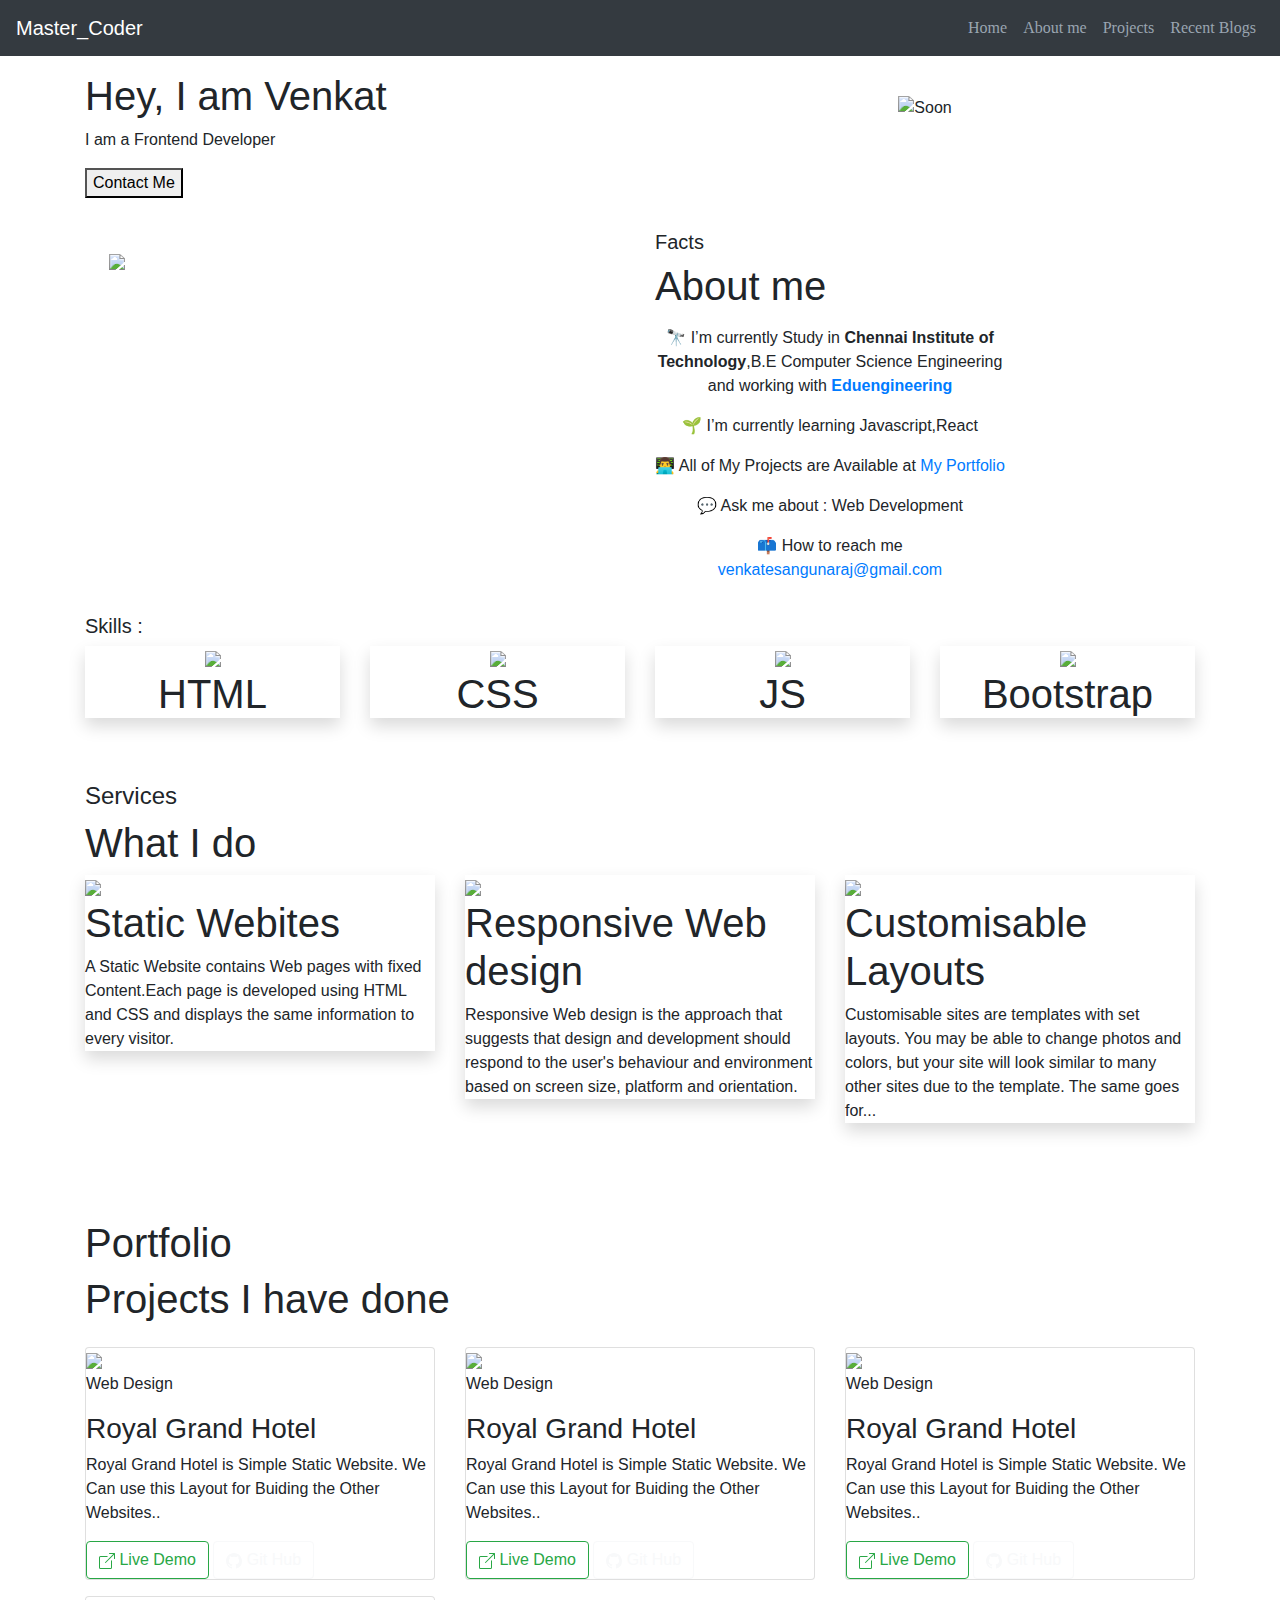
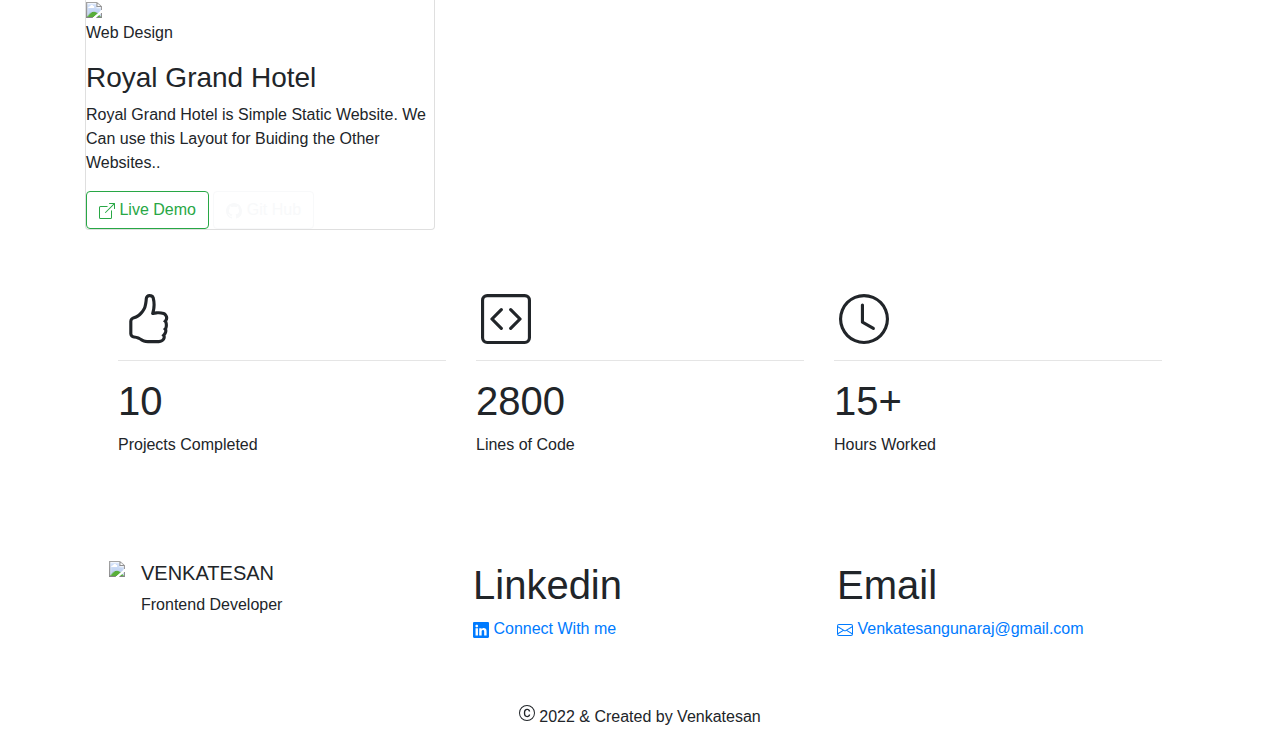
==== index.html @ 433523c4 "Update index.html" ====
<!DOCTYPE html>
<html>

<head>
    <link rel="stylesheet" href="https://stackpath.bootstrapcdn.com/bootstrap/4.5.2/css/bootstrap.min.css" integrity="sha384-JcKb8q3iqJ61gNV9KGb8thSsNjpSL0n8PARn9HuZOnIxN0hoP+VmmDGMN5t9UJ0Z" crossorigin="anonymous" />
    <script src="https://code.jquery.com/jquery-3.5.1.slim.min.js" integrity="sha384-DfXdz2htPH0lsSSs5nCTpuj/zy4C+OGpamoFVy38MVBnE+IbbVYUew+OrCXaRkfj" crossorigin="anonymous"></script>
    <script src="https://cdn.jsdelivr.net/npm/popper.js@1.16.1/dist/umd/popper.min.js" integrity="sha384-9/reFTGAW83EW2RDu2S0VKaIzap3H66lZH81PoYlFhbGU+6BZp6G7niu735Sk7lN" crossorigin="anonymous"></script>
    <script src="https://stackpath.bootstrapcdn.com/bootstrap/4.5.2/js/bootstrap.min.js" integrity="sha384-B4gt1jrGC7Jh4AgTPSdUtOBvfO8shuf57BaghqFfPlYxofvL8/KUEfYiJOMMV+rV" crossorigin="anonymous"></script>
    <link rel="stylesheet" href=".css">
    <link rel="icon" href="https://res.cloudinary.com/dsq5spft3/image/upload/v1670701819/images-removebg-preview_cbvndu.png" type="image/icon type">
</head>

<body>
    <!--Nav Bar Starting-->
    <nav class="navbar navbar-expand-lg navbar-dark" style="background-color: #343A40;">
        <a class="navbar-brand" style="color: #ffffff;" href="#">Master_Coder</a>
        <button class="navbar-toggler" type="button" data-toggle="collapse" data-target="#navbarNavAltMarkup" aria-controls="navbarNavAltMarkup" aria-expanded="false" aria-label="Toggle navigation">
            <span class="navbar-toggler-icon"></span>
        </button>
        <div class="collapse navbar-collapse" id="navbarNavAltMarkup">
            <div class="navbar-nav ml-auto">
                <a class="nav-link" style="color:#9aa5b1; font-family:Roboto;" href="#">Home <span class="sr-only">(current)</span></a>
                <a class="nav-link" style="color:#9aa5b1; font-family:Roboto;" href="#Aboutmee">About me</a>
                <a class="nav-link" style="color:#9aa5b1; font-family:Roboto;" href="#Projectsss">Projects</a>
                <a class="nav-link" style="color:#9aa5b1; font-family:Roboto;" herf="https://www.linkedin.com/in/venkatesan-g-0616a0247">Recent Blogs</a>
            </div>
        </div>
    </nav>
    <!--Nav Bar Ending-->

    <!--Body Content Starting-->
    <div class=" body-main p-3">
        <div class="container">
            <div class="row ">
                <div class="col-12 col-md-6 order-md-2 ">
                    <div class="text-center ">
                        <img style="height:250px;" class="mt-3 mb-3 p-2 " src="https://res.cloudinary.com/dsq5spft3/image/upload/v1670695991/programming_crebeo.webp" alt="Soon" />
                    </div>

                </div>

                <div class="col-12 col-md-6 order-md-1 d-flex flex-column justify-content-center">
                    <h1 class="Main-H1-text">Hey, I am <span class="ss-cc">Venkat</span></h1>

                    <p class="Main-p-text">I am a Frontend Developer</p>

                    <a href="https://www.linkedin.com/in/venkatesan-g-0616a0247">

                        <button class="button-Style">Contact Me</button>
                    </a>
                </div>
            </div>
        </div>
    </div>

    <!--Body Content Ending-->

    <!--About Me Starting-->
    <div class="About-Me bb-ground p-3" id="Aboutmee">
        <div class="container">
            <div class="row">
                <div class="col-12 col-md-12 d-none d-md-none">
                    <div>
                        <h5 class="About-Me-Heading">Facts</h5>

                        <h1 class="About-Me-Sub-Heading">About me</h1>
                    </div>
                </div>



                <div class="col-12 col-md-6 order-md-1 d-inline">
                    <img style="width:100%;" class=" d-inline p-4" src="https://res.cloudinary.com/dsq5spft3/image/upload/v1670662177/when-is-a-web-developer-needed_x9zsce.png" />
                </div>

                <div class="col-12 col-md-4 order-md-2 d-inline">
                    <h5 class="About-Me-Heading">Facts</h5>

                    <h1 class="About-Me-Sub-Heading">About me</h1>
                    <p class="About-Me-Para ">
                    <div align="center">
                        <p>🔭 I’m currently Study in <strong>Chennai Institute of Technology</strong>,B.E Computer Science Engineering and working with <a href="https://www.eduengineering.net"><strong>Eduengineering</strong></a></p>

                        <p>🌱 I’m currently learning Javascript,React</p>

                        <p>👨‍💻 All of My Projects are Available at <a href="https://itsmevenkat.ccbp.tech">My Portfolio</a></p>

                        <p>💬 Ask me about : Web Development</p>

                        <p>📫 How to reach me <a href="mailto:venkatesangunaraj@gmail.com"> venkatesangunaraj@gmail.com </a> </p>
                    </div>
                </div>


            </div>
        </div>
    </div>

    <div class="bb-ground-2">
        <div class="container">
            <div class="row">
                <div class="col-12 col-md-12">
                    <h5 class="About-Me-Heading">Skills :</h5>
                </div>

                <div class="col-6 col-md-3 mb-3">
                    <div class="Skills-Box text-center shadow">
                        <img class="pp12" src="https://d1tgh8fmlzexmh.cloudfront.net/ccbp-responsive-website/portfolio-skills-html-img.png" />
                        <h1 class="Skills-p-tag">HTML</h1>
                    </div>
                </div>

                <div class="col-6 col-md-3 mb-3">
                    <div class="Skills-Box text-center shadow">
                        <img class="pp12" src="https://d1tgh8fmlzexmh.cloudfront.net/ccbp-responsive-website/portfolio-skills-css-img.png" />
                        <h1 class="Skills-p-tag">CSS</h1>
                    </div>
                </div>

                <div class="col-6 col-md-3 mb-3">
                    <div class="Skills-Box text-center shadow">
                        <img class="pp12" src="https://d1tgh8fmlzexmh.cloudfront.net/ccbp-responsive-website/portfolio-skills-js-img.png" />
                        <h1 class="Skills-p-tag">JS</h1>
                    </div>
                </div>


                <div class="col-6 col-md-3 mb-3">
                    <div class="Skills-Box text-center shadow">
                        <img class="pp12" src="https://d1tgh8fmlzexmh.cloudfront.net/ccbp-responsive-website/portfolio-skills-bootstrap-img.png" />
                        <h1 class="Skills-p-tag">Bootstrap</h1>
                    </div>
                </div>

            </div>


        </div>
    </div>
    <!--About Me Ending-->

    <!--Portfolio Website Services Section Starting-->
    <div class="Services-Page p-3">
        <div class="container">
            <div class="row">
                <div class="col-12">

                    <div class="mt-4">
                        <h4 class="Card-Main-heading">Services</h4>
                        <h1 class="Card-sub-heading">What I do</h1>
                    </div>

                </div>

                <div class="col-12 col-sm-12 col-md-6 col-lg-4">
                    <div class="Card shadow">
                        <img class="Card-img" src="https://d1tgh8fmlzexmh.cloudfront.net/ccbp-responsive-website/portfolio-web-design-img.png" />
                        <h1 class="Card-Heading">Static Webites</h1>
                        <p>A Static Website contains Web pages with fixed Content.Each page is developed using HTML and CSS and displays the same information to every visitor.</p>
                    </div>
                </div>

                <div class="col-12 col-md-6 col-lg-4">
                    <div class="Card shadow">
                        <img class="Card-img" src="https://d1tgh8fmlzexmh.cloudfront.net/ccbp-responsive-website/portfolio-web-development-img.png" />
                        <h1 class="Card-Heading">Responsive Web design</h1>
                        <p>Responsive Web design is the approach that suggests that design and development should respond to the user's behaviour and environment based on screen size, platform and orientation.</p>
                    </div>
                </div>

                <div class="col-12 col-md-6 col-lg-4">
                    <div class="Card shadow">
                        <img class="Card-img" src="https://d1tgh8fmlzexmh.cloudfront.net/ccbp-responsive-website/portfolio-customize-img.png" />
                        <h1 class="Card-Heading">Customisable Layouts</h1>
                        <p>Customisable sites are templates with set layouts. You may be able to change photos and colors, but your site will look similar to many other sites due to the template. The same goes for...</p>
                    </div>
                </div>


            </div>

        </div>
    </div>
    <!--Portfolio Website Services Section Endinging-->

    <!--Portfolio Starting-->
    <div class="Portfolio p-3" id="Projectsss">
        <div class="container ">
            <div class="row">
                <div class="col-12">
                    <h1 class=" Main-heading mt-5">Portfolio</h1>
                    <h1 class="Main-heading-2">Projects I have done</h1>
                </div>

                <div class="col-12 col-md-6 col-lg-4">
                    <div class="card mt-3">
                        <div>
                            <img style="width:100%;" src="https://d1tgh8fmlzexmh.cloudfront.net/ccbp-responsive-website/portfolio-project-1-img.png" />
                        </div>

                        <div class="Card-Preview">
                            <p class="Card-Title">Web Design</p>

                            <h3 class="Card-Heading">Royal Grand Hotel</h3>

                            <p class="Card-Title-p">Royal Grand Hotel is Simple Static Website. We Can use this Layout for Buiding the Other Websites..</p>

                            <a href="">
                                <button type="button" class="btn btn-outline-success"><svg xmlns="http://www.w3.org/2000/svg" width="16" height="16" fill="currentColor" class="bi bi-box-arrow-up-right" viewBox="0 0 16 16">
                                        <path fill-rule="evenodd" d="M8.636 3.5a.5.5 0 0 0-.5-.5H1.5A1.5 1.5 0 0 0 0 4.5v10A1.5 1.5 0 0 0 1.5 16h10a1.5 1.5 0 0 0 1.5-1.5V7.864a.5.5 0 0 0-1 0V14.5a.5.5 0 0 1-.5.5h-10a.5.5 0 0 1-.5-.5v-10a.5.5 0 0 1 .5-.5h6.636a.5.5 0 0 0 .5-.5z" />
                                        <path fill-rule="evenodd" d="M16 .5a.5.5 0 0 0-.5-.5h-5a.5.5 0 0 0 0 1h3.793L6.146 9.146a.5.5 0 1 0 .708.708L15 1.707V5.5a.5.5 0 0 0 1 0v-5z" />
                                    </svg> Live Demo</button> </a>

                            <a href="">
                                <button class="btn btn-outline-light"><svg xmlns="http://www.w3.org/2000/svg" width="16" height="16" fill="currentColor" class="bi bi-github" viewBox="0 0 16 16">
                                        <path d="M8 0C3.58 0 0 3.58 0 8c0 3.54 2.29 6.53 5.47 7.59.4.07.55-.17.55-.38 0-.19-.01-.82-.01-1.49-2.01.37-2.53-.49-2.69-.94-.09-.23-.48-.94-.82-1.13-.28-.15-.68-.52-.01-.53.63-.01 1.08.58 1.23.82.72 1.21 1.87.87 2.33.66.07-.52.28-.87.51-1.07-1.78-.2-3.64-.89-3.64-3.95 0-.87.31-1.59.82-2.15-.08-.2-.36-1.02.08-2.12 0 0 .67-.21 2.2.82.64-.18 1.32-.27 2-.27.68 0 1.36.09 2 .27 1.53-1.04 2.2-.82 2.2-.82.44 1.1.16 1.92.08 2.12.51.56.82 1.27.82 2.15 0 3.07-1.87 3.75-3.65 3.95.29.25.54.73.54 1.48 0 1.07-.01 1.93-.01 2.2 0 .21.15.46.55.38A8.012 8.012 0 0 0 16 8c0-4.42-3.58-8-8-8z" />
                                    </svg> Git Hub</button>
                            </a>

                        </div>


                    </div>
                </div>

                <div class="col-12 col-md-6 col-lg-4">
                    <div class="card mt-3">
                        <div>
                            <img style="width:100%;" src="https://d1tgh8fmlzexmh.cloudfront.net/ccbp-responsive-website/portfolio-project-1-img.png" />
                        </div>

                        <div class="Card-Preview">
                            <p class="Card-Title">Web Design</p>

                            <h3 class="Card-Heading">Royal Grand Hotel</h3>

                            <p class="Card-Title-p">Royal Grand Hotel is Simple Static Website. We Can use this Layout for Buiding the Other Websites..</p>

                            <a href="">
                                <button type="button" class="btn btn-outline-success"><svg xmlns="http://www.w3.org/2000/svg" width="16" height="16" fill="currentColor" class="bi bi-box-arrow-up-right" viewBox="0 0 16 16">
                                        <path fill-rule="evenodd" d="M8.636 3.5a.5.5 0 0 0-.5-.5H1.5A1.5 1.5 0 0 0 0 4.5v10A1.5 1.5 0 0 0 1.5 16h10a1.5 1.5 0 0 0 1.5-1.5V7.864a.5.5 0 0 0-1 0V14.5a.5.5 0 0 1-.5.5h-10a.5.5 0 0 1-.5-.5v-10a.5.5 0 0 1 .5-.5h6.636a.5.5 0 0 0 .5-.5z" />
                                        <path fill-rule="evenodd" d="M16 .5a.5.5 0 0 0-.5-.5h-5a.5.5 0 0 0 0 1h3.793L6.146 9.146a.5.5 0 1 0 .708.708L15 1.707V5.5a.5.5 0 0 0 1 0v-5z" />
                                    </svg> Live Demo</button> </a>

                            <a href="">
                                <button class="btn btn-outline-light"><svg xmlns="http://www.w3.org/2000/svg" width="16" height="16" fill="currentColor" class="bi bi-github" viewBox="0 0 16 16">
                                        <path d="M8 0C3.58 0 0 3.58 0 8c0 3.54 2.29 6.53 5.47 7.59.4.07.55-.17.55-.38 0-.19-.01-.82-.01-1.49-2.01.37-2.53-.49-2.69-.94-.09-.23-.48-.94-.82-1.13-.28-.15-.68-.52-.01-.53.63-.01 1.08.58 1.23.82.72 1.21 1.87.87 2.33.66.07-.52.28-.87.51-1.07-1.78-.2-3.64-.89-3.64-3.95 0-.87.31-1.59.82-2.15-.08-.2-.36-1.02.08-2.12 0 0 .67-.21 2.2.82.64-.18 1.32-.27 2-.27.68 0 1.36.09 2 .27 1.53-1.04 2.2-.82 2.2-.82.44 1.1.16 1.92.08 2.12.51.56.82 1.27.82 2.15 0 3.07-1.87 3.75-3.65 3.95.29.25.54.73.54 1.48 0 1.07-.01 1.93-.01 2.2 0 .21.15.46.55.38A8.012 8.012 0 0 0 16 8c0-4.42-3.58-8-8-8z" />
                                    </svg> Git Hub</button>
                            </a>

                        </div>


                    </div>
                </div>

                <div class="col-12 col-md-6 col-lg-4">
                    <div class="card mt-3">
                        <div>
                            <img style="width:100%;" src="https://d1tgh8fmlzexmh.cloudfront.net/ccbp-responsive-website/portfolio-project-1-img.png" />
                        </div>

                        <div class="Card-Preview">
                            <p class="Card-Title">Web Design</p>

                            <h3 class="Card-Heading">Royal Grand Hotel</h3>

                            <p class="Card-Title-p">Royal Grand Hotel is Simple Static Website. We Can use this Layout for Buiding the Other Websites..</p>

                            <a href="">
                                <button type="button" class="btn btn-outline-success"><svg xmlns="http://www.w3.org/2000/svg" width="16" height="16" fill="currentColor" class="bi bi-box-arrow-up-right" viewBox="0 0 16 16">
                                        <path fill-rule="evenodd" d="M8.636 3.5a.5.5 0 0 0-.5-.5H1.5A1.5 1.5 0 0 0 0 4.5v10A1.5 1.5 0 0 0 1.5 16h10a1.5 1.5 0 0 0 1.5-1.5V7.864a.5.5 0 0 0-1 0V14.5a.5.5 0 0 1-.5.5h-10a.5.5 0 0 1-.5-.5v-10a.5.5 0 0 1 .5-.5h6.636a.5.5 0 0 0 .5-.5z" />
                                        <path fill-rule="evenodd" d="M16 .5a.5.5 0 0 0-.5-.5h-5a.5.5 0 0 0 0 1h3.793L6.146 9.146a.5.5 0 1 0 .708.708L15 1.707V5.5a.5.5 0 0 0 1 0v-5z" />
                                    </svg> Live Demo</button> </a>

                            <a href="">
                                <button class="btn btn-outline-light"><svg xmlns="http://www.w3.org/2000/svg" width="16" height="16" fill="currentColor" class="bi bi-github" viewBox="0 0 16 16">
                                        <path d="M8 0C3.58 0 0 3.58 0 8c0 3.54 2.29 6.53 5.47 7.59.4.07.55-.17.55-.38 0-.19-.01-.82-.01-1.49-2.01.37-2.53-.49-2.69-.94-.09-.23-.48-.94-.82-1.13-.28-.15-.68-.52-.01-.53.63-.01 1.08.58 1.23.82.72 1.21 1.87.87 2.33.66.07-.52.28-.87.51-1.07-1.78-.2-3.64-.89-3.64-3.95 0-.87.31-1.59.82-2.15-.08-.2-.36-1.02.08-2.12 0 0 .67-.21 2.2.82.64-.18 1.32-.27 2-.27.68 0 1.36.09 2 .27 1.53-1.04 2.2-.82 2.2-.82.44 1.1.16 1.92.08 2.12.51.56.82 1.27.82 2.15 0 3.07-1.87 3.75-3.65 3.95.29.25.54.73.54 1.48 0 1.07-.01 1.93-.01 2.2 0 .21.15.46.55.38A8.012 8.012 0 0 0 16 8c0-4.42-3.58-8-8-8z" />
                                    </svg> Git Hub</button>
                            </a>

                        </div>


                    </div>
                </div>

                <div class="col-12 col-md-6 col-lg-4">
                    <div class="card mt-3">
                        <div>
                            <img style="width:100%;" src="https://d1tgh8fmlzexmh.cloudfront.net/ccbp-responsive-website/portfolio-project-1-img.png" />
                        </div>

                        <div class="Card-Preview">
                            <p class="Card-Title">Web Design</p>

                            <h3 class="Card-Heading">Royal Grand Hotel</h3>

                            <p class="Card-Title-p">Royal Grand Hotel is Simple Static Website. We Can use this Layout for Buiding the Other Websites..</p>

                            <a href="">
                                <button type="button" class="btn btn-outline-success"><svg xmlns="http://www.w3.org/2000/svg" width="16" height="16" fill="currentColor" class="bi bi-box-arrow-up-right" viewBox="0 0 16 16">
                                        <path fill-rule="evenodd" d="M8.636 3.5a.5.5 0 0 0-.5-.5H1.5A1.5 1.5 0 0 0 0 4.5v10A1.5 1.5 0 0 0 1.5 16h10a1.5 1.5 0 0 0 1.5-1.5V7.864a.5.5 0 0 0-1 0V14.5a.5.5 0 0 1-.5.5h-10a.5.5 0 0 1-.5-.5v-10a.5.5 0 0 1 .5-.5h6.636a.5.5 0 0 0 .5-.5z" />
                                        <path fill-rule="evenodd" d="M16 .5a.5.5 0 0 0-.5-.5h-5a.5.5 0 0 0 0 1h3.793L6.146 9.146a.5.5 0 1 0 .708.708L15 1.707V5.5a.5.5 0 0 0 1 0v-5z" />
                                    </svg> Live Demo</button> </a>

                            <a href="">
                                <button class="btn btn-outline-light"><svg xmlns="http://www.w3.org/2000/svg" width="16" height="16" fill="currentColor" class="bi bi-github" viewBox="0 0 16 16">
                                        <path d="M8 0C3.58 0 0 3.58 0 8c0 3.54 2.29 6.53 5.47 7.59.4.07.55-.17.55-.38 0-.19-.01-.82-.01-1.49-2.01.37-2.53-.49-2.69-.94-.09-.23-.48-.94-.82-1.13-.28-.15-.68-.52-.01-.53.63-.01 1.08.58 1.23.82.72 1.21 1.87.87 2.33.66.07-.52.28-.87.51-1.07-1.78-.2-3.64-.89-3.64-3.95 0-.87.31-1.59.82-2.15-.08-.2-.36-1.02.08-2.12 0 0 .67-.21 2.2.82.64-.18 1.32-.27 2-.27.68 0 1.36.09 2 .27 1.53-1.04 2.2-.82 2.2-.82.44 1.1.16 1.92.08 2.12.51.56.82 1.27.82 2.15 0 3.07-1.87 3.75-3.65 3.95.29.25.54.73.54 1.48 0 1.07-.01 1.93-.01 2.2 0 .21.15.46.55.38A8.012 8.012 0 0 0 16 8c0-4.42-3.58-8-8-8z" />
                                    </svg> Git Hub</button>
                            </a>
                        </div>
                    </div>
                </div>

            </div>
        </div>
    </div>
    <!--Portfolio Endinging-->

    <!--Work done section Staring-->
    <div class="Work-done-Section">
        <div class="container p-5">
            <div class="row d-flex flex-row justify-content-center">
                <div class="col-4 ">

                    <div class="Work-done-Section-img">
                        <svg style="height:50px; width:60px;" xmlns="http://www.w3.org/200/svg" width="16" height="16" fill="currentColor" class="bi bi-hand-thumbs-up" viewBox="0 0 16 16">
                            <path d="M8.864.046C7.908-.193 7.02.53 6.956 1.466c-.072 1.051-.23 2.016-.428 2.59-.125.36-.479 1.013-1.04 1.639-.557.623-1.282 1.178-2.131 1.41C2.685 7.288 2 7.87 2 8.72v4.001c0 .845.682 1.464 1.448 1.545 1.07.114 1.564.415 2.068.723l.048.03c.272.165.578.348.97.484.397.136.861.217 1.466.217h3.5c.937 0 1.599-.477 1.934-1.064a1.86 1.86 0 0 0 .254-.912c0-.152-.023-.312-.077-.464.201-.263.38-.578.488-.901.11-.33.172-.762.004-1.149.069-.13.12-.269.159-.403.077-.27.113-.568.113-.857 0-.288-.036-.585-.113-.856a2.144 2.144 0 0 0-.138-.362 1.9 1.9 0 0 0 .234-1.734c-.206-.592-.682-1.1-1.2-1.272-.847-.282-1.803-.276-2.516-.211a9.84 9.84 0 0 0-.443.05 9.365 9.365 0 0 0-.062-4.509A1.38 1.38 0 0 0 9.125.111L8.864.046zM11.5 14.721H8c-.51 0-.863-.069-1.14-.164-.281-.097-.506-.228-.776-.393l-.04-.024c-.555-.339-1.198-.731-2.49-.868-.333-.036-.554-.29-.554-.55V8.72c0-.254.226-.543.62-.65 1.095-.3 1.977-.996 2.614-1.708.635-.71 1.064-1.475 1.238-1.978.243-.7.407-1.768.482-2.85.025-.362.36-.594.667-.518l.262.066c.16.04.258.143.288.255a8.34 8.34 0 0 1-.145 4.725.5.5 0 0 0 .595.644l.003-.001.014-.003.058-.014a8.908 8.908 0 0 1 1.036-.157c.663-.06 1.457-.054 2.11.164.175.058.45.3.57.65.107.308.087.67-.266 1.022l-.353.353.353.354c.043.043.105.141.154.315.048.167.075.37.075.581 0 .212-.027.414-.075.582-.05.174-.111.272-.154.315l-.353.353.353.354c.047.047.109.177.005.488a2.224 2.224 0 0 1-.505.805l-.353.353.353.354c.006.005.041.05.041.17a.866.866 0 0 1-.121.416c-.165.288-.503.56-1.066.56z" />
                        </svg>

                        <hr class="break-line" />

                        <h1>10</h1>
                        <p>Projects Completed</p>

                    </div>

                </div>

                <div class="col-4">

                    <div class="Work-done-Section-img">
                        <svg style="height:50px; width:60px;" xmlns="http://www.w3.org/2000/svg" width="16" height="16" fill="currentColor" class="bi bi-code-square" viewBox="0 0 16 16">
                            <path d="M14 1a1 1 0 0 1 1 1v12a1 1 0 0 1-1 1H2a1 1 0 0 1-1-1V2a1 1 0 0 1 1-1h12zM2 0a2 2 0 0 0-2 2v12a2 2 0 0 0 2 2h12a2 2 0 0 0 2-2V2a2 2 0 0 0-2-2H2z" />
                            <path d="M6.854 4.646a.5.5 0 0 1 0 .708L4.207 8l2.647 2.646a.5.5 0 0 1-.708.708l-3-3a.5.5 0 0 1 0-.708l3-3a.5.5 0 0 1 .708 0zm2.292 0a.5.5 0 0 0 0 .708L11.793 8l-2.647 2.646a.5.5 0 0 0 .708.708l3-3a.5.5 0 0 0 0-.708l-3-3a.5.5 0 0 0-.708 0z" />
                        </svg>

                        <hr class="break-line" />

                        <h1>2800</h1>
                        <p>Lines of Code</p>
                    </div>

                </div>

                <div class="col-4">

                    <div class="Work-done-Section-img">
                        <svg style="height:50px; width:60px;" xmlns="http://www.w3.org/2000/svg" width="16" height="16" fill="currentColor" class="bi bi-clock" viewBox="0 0 16 16">
                            <path d="M8 3.5a.5.5 0 0 0-1 0V9a.5.5 0 0 0 .252.434l3.5 2a.5.5 0 0 0 .496-.868L8 8.71V3.5z" />
                            <path d="M8 16A8 8 0 1 0 8 0a8 8 0 0 0 0 16zm7-8A7 7 0 1 1 1 8a7 7 0 0 1 14 0z" />
                        </svg>

                        <hr class="break-line" />

                        <h1>15+</h1>

                        <p>Hours Worked</p>
                    </div>


                </div>
            </div>

        </div>
    </div>

    <!--Work done section Ending-->

    <!--Footer Starting-->
    <div class="Footer p-3">
        <div class="container">
            <div class="row p-4">

                <div class="col-12 col-md-4 mb-3">
                    <div class="d-flex flex-row">
                        <img class="Footer-img" src="https://res.cloudinary.com/dsq5spft3/image/upload/v1670698718/96653425_l9l479.jpg" />

                        <div class="ml-3">
                            <h5 class="font-Cc-Green">VENKATESAN</h5>
                            <p class="font-Cc-Green-Sub">Frontend Developer</p>
                        </div>
                    </div>
                </div>


                <div class="col-12 col-md-4 mb-3">
                    <div class="Footer-phone-3">
                        <h1 class="font-Cc-Green">Linkedin</h1>
                        <a href="http://www.linkedin.com/in/venkatesan-g-0616a0247"><svg xmlns="http://www.w3.org/2000/svg" width="16" height="16" fill="currentColor" class="bi bi-linkedin" viewBox="0 0 16 16">
                                <path d="M0 1.146C0 .513.526 0 1.175 0h13.65C15.474 0 16 .513 16 1.146v13.708c0 .633-.526 1.146-1.175 1.146H1.175C.526 16 0 15.487 0 14.854V1.146zm4.943 12.248V6.169H2.542v7.225h2.401zm-1.2-8.212c.837 0 1.358-.554 1.358-1.248-.015-.709-.52-1.248-1.342-1.248-.822 0-1.359.54-1.359 1.248 0 .694.521 1.248 1.327 1.248h.016zm4.908 8.212V9.359c0-.216.016-.432.08-.586.173-.431.568-.878 1.232-.878.869 0 1.216.662 1.216 1.634v3.865h2.401V9.25c0-2.22-1.184-3.252-2.764-3.252-1.274 0-1.845.7-2.165 1.193v.025h-.016a5.54 5.54 0 0 1 .016-.025V6.169h-2.4c.03.678 0 7.225 0 7.225h2.4z" />
                            </svg><span class="font-Cc-Green-Sub"> Connect With me</span></a>
                    </div>
                </div>

                <div class="col-12 col-md-4 mb-3">
                    <div class="Footer-phone-2 ">
                        <h1 class="font-Cc-Green">Email</h1>
                        <a href="mailto:Venkatesangunaraj@gmail.com"><svg xmlns="https://www.w3.org/2000/svg" width="16" height="16" fill="currentColor" class="bi bi-envelope" viewBox="0 0 16 16">
                                <path d="M0 4a2 2 0 0 1 2-2h12a2 2 0 0 1 2 2v8a2 2 0 0 1-2 2H2a2 2 0 0 1-2-2V4Zm2-1a1 1 0 0 0-1 1v.217l7 4.2 7-4.2V4a1 1 0 0 0-1-1H2Zm13 2.383-4.708 2.825L15 11.105V5.383Zm-.034 6.876-5.64-3.471L8 9.583l-1.326-.795-5.64 3.47A1 1 0 0 0 2 13h12a1 1 0 0 0 .966-.741ZM1 11.105l4.708-2.897L1 5.383v5.722Z" />
                            </svg><span class="font-Cc-Green-Sub"> Venkatesangunaraj@gmail.com</span></a>
                    </div>
                </div>
            </div>
        </div>
    </div>

    <div class="fluid-container footer-copyrights">
        <div class="row">
            <div class="col-12 col-md-12 ">
                <div class="Footer-phone-1 d-flex flex-row justify-content-center mt-2">
                    <svg xmlns="http://www.w3.org/2000/svg" width="16" height="16" fill="currentColor" class="bi bi-c-circle" viewBox="0 0 16 16">
                        <path d="M1 8a7 7 0 1 0 14 0A7 7 0 0 0 1 8Zm15 0A8 8 0 1 1 0 8a8 8 0 0 1 16 0ZM8.146 4.992c-1.212 0-1.927.92-1.927 2.502v1.06c0 1.571.703 2.462 1.927 2.462.979 0 1.641-.586 1.729-1.418h1.295v.093c-.1 1.448-1.354 2.467-3.03 2.467-2.091 0-3.269-1.336-3.269-3.603V7.482c0-2.261 1.201-3.638 3.27-3.638 1.681 0 2.935 1.054 3.029 2.572v.088H9.875c-.088-.879-.768-1.512-1.729-1.512Z" />
                    </svg> <span class="pl-1"> 2022 & Created by Venkatesan</span>
                </div>
            </div>
        </div>
    </div>
    <!--Footer Ending-->


</body>

</html>
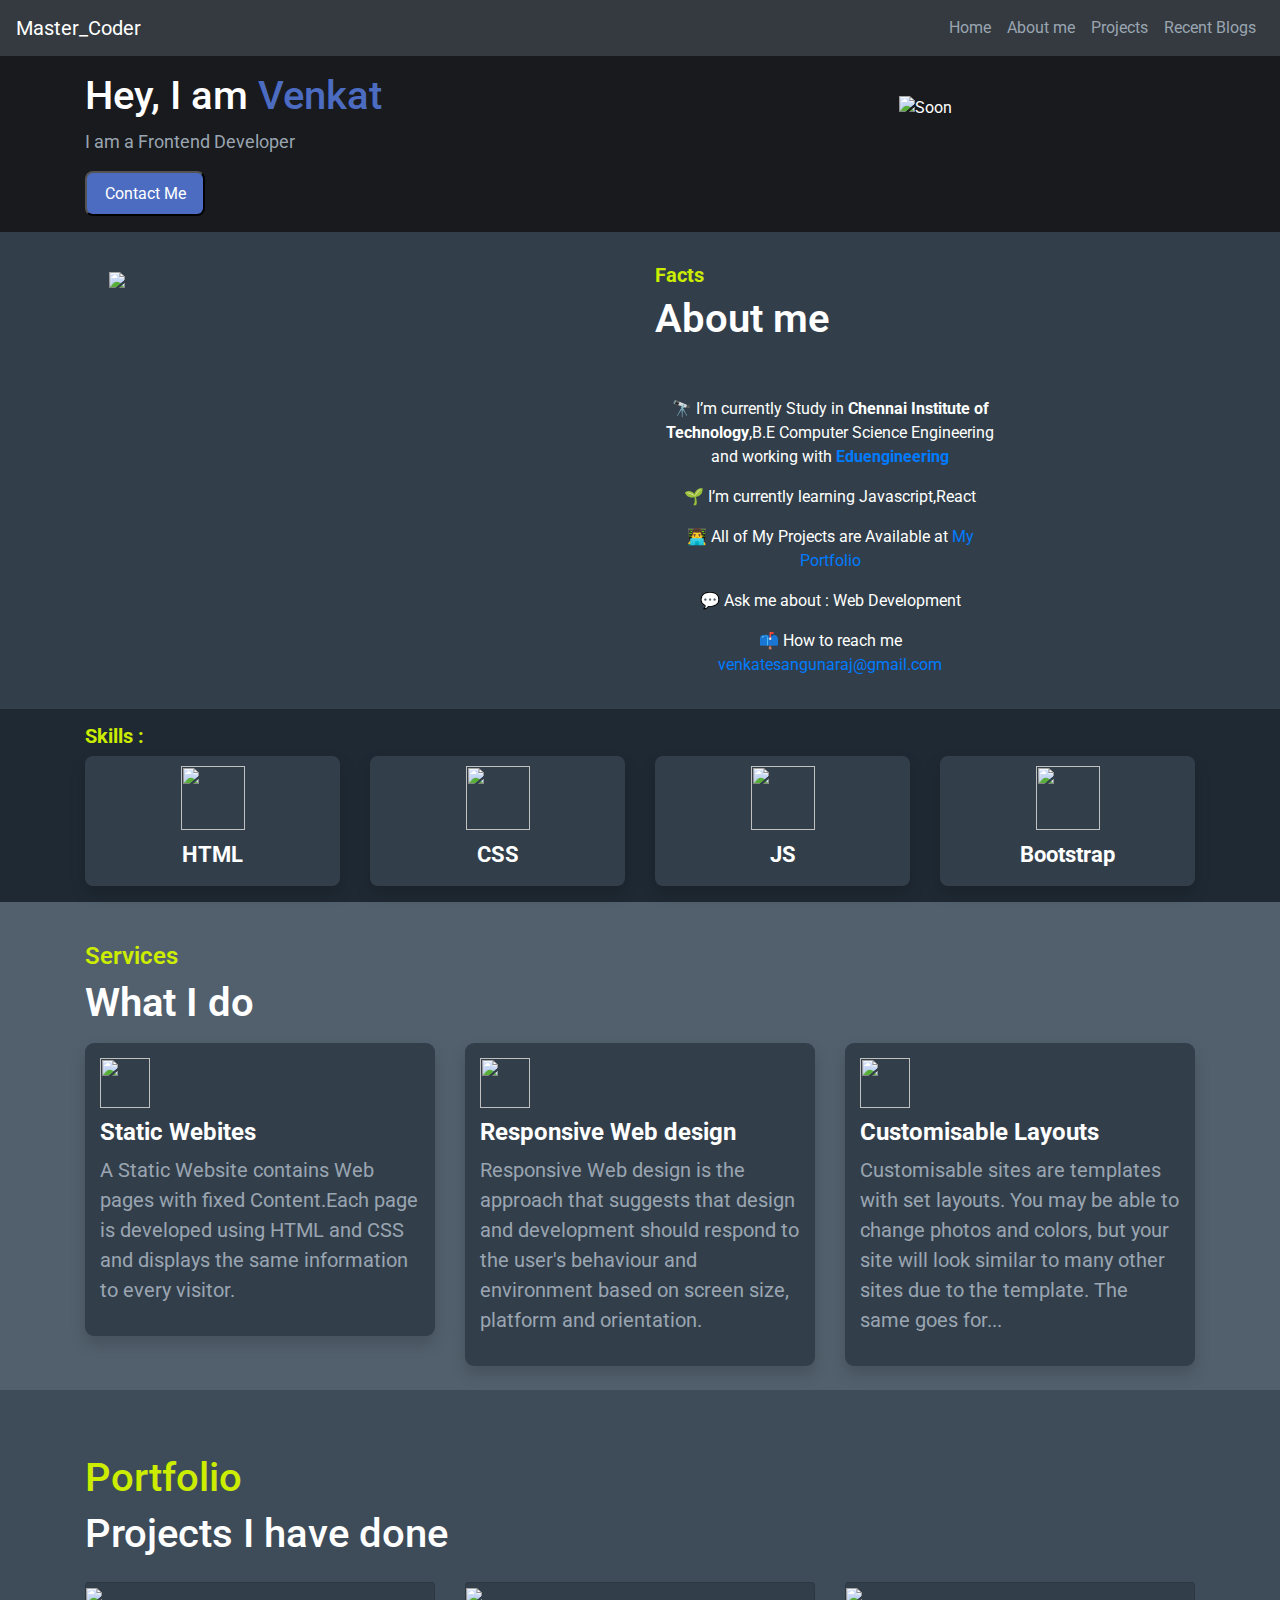
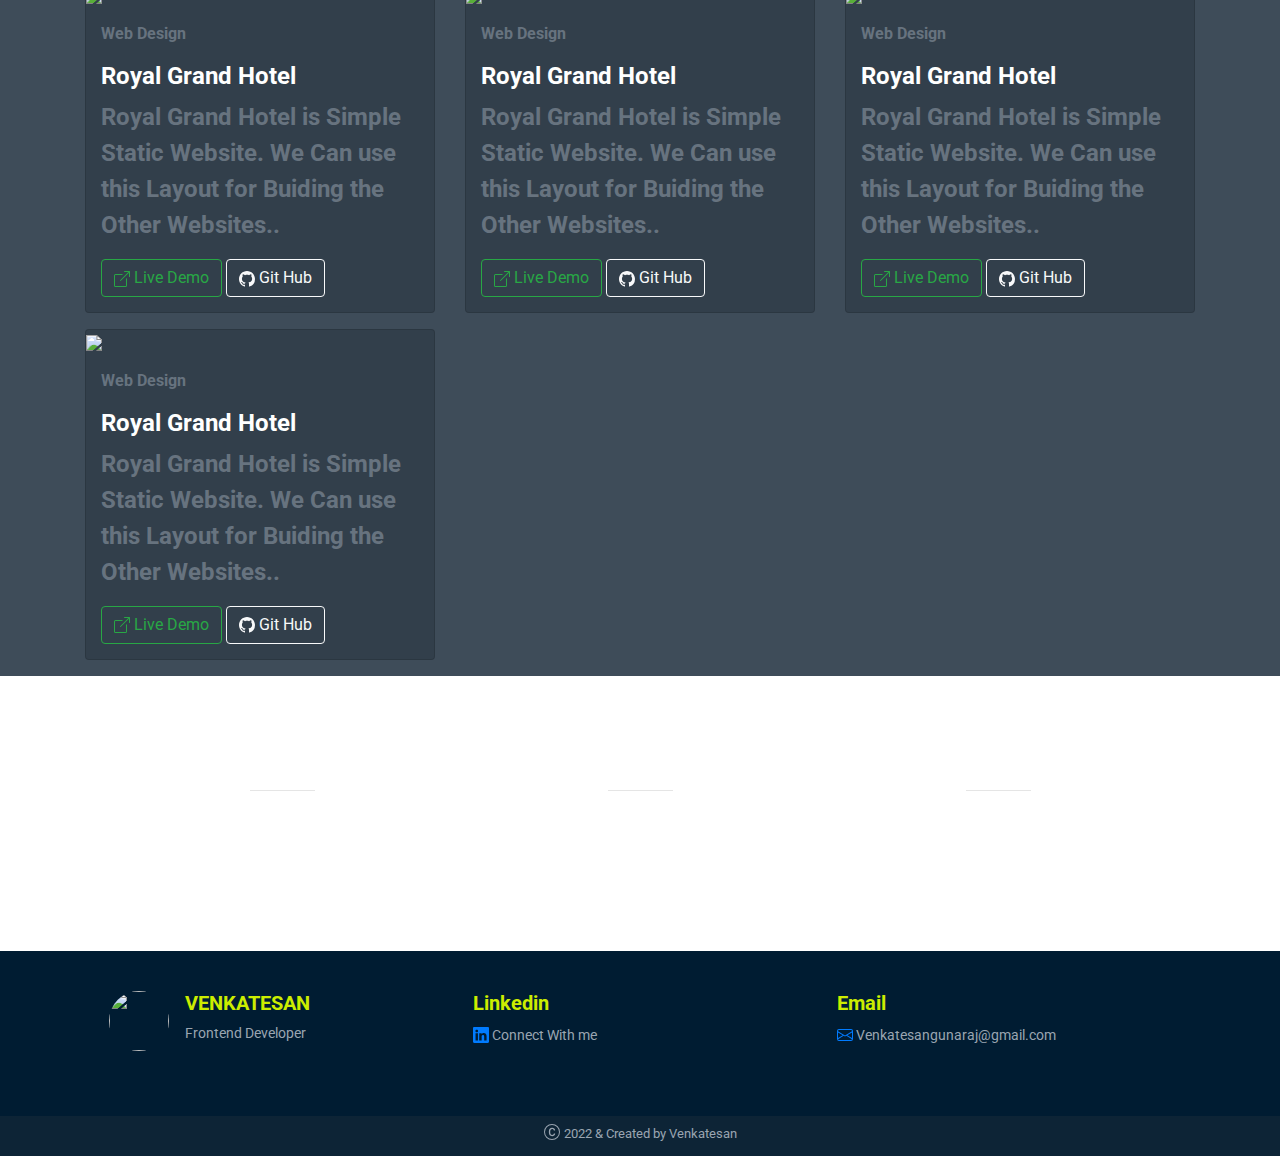
==== commit 2578ff86: "Update index.html" ====
--- a/index.html
+++ b/index.html
@@ -6,7 +6,7 @@
     <script src="https://code.jquery.com/jquery-3.5.1.slim.min.js" integrity="sha384-DfXdz2htPH0lsSSs5nCTpuj/zy4C+OGpamoFVy38MVBnE+IbbVYUew+OrCXaRkfj" crossorigin="anonymous"></script>
     <script src="https://cdn.jsdelivr.net/npm/popper.js@1.16.1/dist/umd/popper.min.js" integrity="sha384-9/reFTGAW83EW2RDu2S0VKaIzap3H66lZH81PoYlFhbGU+6BZp6G7niu735Sk7lN" crossorigin="anonymous"></script>
     <script src="https://stackpath.bootstrapcdn.com/bootstrap/4.5.2/js/bootstrap.min.js" integrity="sha384-B4gt1jrGC7Jh4AgTPSdUtOBvfO8shuf57BaghqFfPlYxofvL8/KUEfYiJOMMV+rV" crossorigin="anonymous"></script>
-    <link rel="stylesheet" href=".css">
+    <link rel="stylesheet" href="itsmevenkat.css">
     <link rel="icon" href="https://res.cloudinary.com/dsq5spft3/image/upload/v1670701819/images-removebg-preview_cbvndu.png" type="image/icon type">
 </head>
 
--- a/itsmevenkat.css
+++ b/itsmevenkat.css
@@ -0,0 +1,261 @@
+@import url('https://fonts.googleapis.com/css2?family=Bree+Serif&family=Caveat:wght@400;700&family=Lobster&family=Monoton&family=Open+Sans:ital,wght@0,400;0,700;1,400;1,700&family=Playfair+Display+SC:ital,wght@0,400;0,700;1,700&family=Playfair+Display:ital,wght@0,400;0,700;1,700&family=Roboto:ital,wght@0,400;0,700;1,400;1,700&family=Source+Sans+Pro:ital,wght@0,400;0,700;1,700&family=Work+Sans:ital,wght@0,400;0,700;1,700&display=swap');
+
+body {
+    color: #ffffff;
+}
+
+.Header-Text {
+    color: #ffffff;
+    font-family: "Roboto";
+    font-weight: 700;
+}
+
+.body-main {
+    background-color: #191a1d;
+}
+
+.Main-H1-text {
+    color: #ffffff;
+}
+
+.Main-p-text {
+    color: #9aa5b1;
+    font-family: "Roboto";
+    font-size: 18px;
+}
+
+.button-Style {
+    background-color: #4B6CC1;
+    width: 120px;
+    height: 45px;
+    border-radius: 8px;
+    color: #ffffff;
+    font-family: Roboto;
+
+}
+
+.ss-cc {
+    color: #4b6cc1;
+}
+
+.Main-heading {
+    color: #cced00;
+}
+
+.Main-heading-2 {
+    color: #ffffff;
+}
+
+.About-Me {
+    background-color: #1f2933;
+    width: 100vw;
+    font-family: "Roboto";
+
+}
+
+.About-Me-Heading {
+    color: #cced00;
+    font-family: "Roboto";
+    font-weight: 700;
+    padding-top: 15px;
+}
+
+.About-Me-Sub-Heading {
+    color: #ffffff;
+    font-family: "Roboto";
+    font-weight: 600;
+}
+
+.Skills-Box {
+    background-color: #323f4b;
+    border-radius: 8px;
+    padding: 10px;
+
+}
+
+.Skills-p-tag {
+    margin-top: 12px;
+    font-size: 22px;
+    font-family: "Roboto";
+    color: #ffffff;
+    font-weight: bold;
+    text-align: center;
+}
+
+.About-Me-Para {
+    color: #9aa5b1;
+    background-color: #323f4b;
+    padding: 15px;
+    font-family: "Roboto";
+}
+
+.bb-ground {
+    background-color: #323f4b;
+}
+
+.bb-ground-2 {
+    background-color: #1f2933;
+}
+
+.pp12 {
+    width: 64px;
+    height: 64px;
+}
+
+.Portfolio {
+    background-color: #3E4C59;
+    height: 100%;
+}
+
+.card {
+    background-color: #323F4B;
+}
+
+.Card-Preview {
+    padding: 15px;
+}
+
+.Card-Title {
+    color: #67737F;
+    font-weight: bold;
+}
+
+.Card-Title-p {
+    color: #67737F;
+    font-weight: bold;
+    font-family: "Roboto";
+    font-size: 24px;
+}
+
+.Card-Heading {
+    color: #ffffff;
+    font-family: "Roboto";
+}
+
+.Card-word {
+    color: #cced00;
+}
+
+.Work-done-Section {
+    background-image: url('https://d1tgh8fmlzexmh.cloudfront.net/ccbp-responsive-website/portfolio-work-done-bg.png');
+    background-size: cover;
+    height: 100%;
+}
+
+
+
+.break-line {
+    background-color: #ffffff;
+    width: 65px;
+    height: 0px;
+}
+
+.Work-done-Section-img {
+    text-align: center;
+}
+
+.Footer {
+    background-color: #001c32;
+    color: #9aa5b1;
+}
+
+.Footer-img {
+    width: 60px;
+    height: 60px;
+    border-radius: 40px;
+}
+
+.NN {
+    text-align: center;
+    display: flex;
+    flex-direction: column;
+    justify-content: center;
+
+}
+
+.Footer-phone-3,
+.Footer-phone-2,
+.Footer-phone-1 {
+    color: #9aa5b1;
+    width: 100%;
+}
+
+.font-3 {
+    font-family: "Roboto";
+    font-size: 13px;
+    font-weight: bold;
+    color: #86929F;
+}
+
+.footer-copyrights {
+    background-color: #0d2436;
+    width: 100%;
+    color: #5a7184;
+    height: 40px;
+    font-family: "Roboto";
+    font-size: 13px;
+
+}
+
+.font-Cc-Green {
+    color: #cced00;
+    font-family: "Roboto";
+    font-size: 20px;
+    font-weight: bold;
+}
+
+.font-Cc-Green-Sub {
+    color: #9aa5b1;
+    font-family: "Roboto";
+    font-size: 14px;
+}
+
+.Services-Page {
+    background-color: #52606d;
+    width: 100%;
+    height: 100%;
+}
+
+.Card {
+    background-color: #323f4b;
+    color: #9aa5b1;
+    padding: 15px;
+    border-radius: 9px;
+    font-size: 20px;
+    font-family: "Roboto";
+    margin-top: 8px;
+    margin-bottom: 8px;
+
+}
+
+.Card-Heading {
+    color: #ffffff;
+    font-family: "Roboto";
+    font-size: 24px;
+    font-weight: bold;
+    margin-top: 10px;
+}
+
+.Card-img {
+    width: 50px;
+    height: 50px;
+}
+
+.Card-Main-heading {
+    color: #cced00;
+    font-family: "Roboto";
+    font-weight: 600;
+}
+
+.Card-sub-heading {
+    color: #ffffff;
+    font-family: "Roboto";
+    font-weight: 600;
+}
+
+.live-btn-i {
+    color: #ffffff;
+    background-color: transparent;
+    height: 55px;
+    font-family: "Roboto";
+}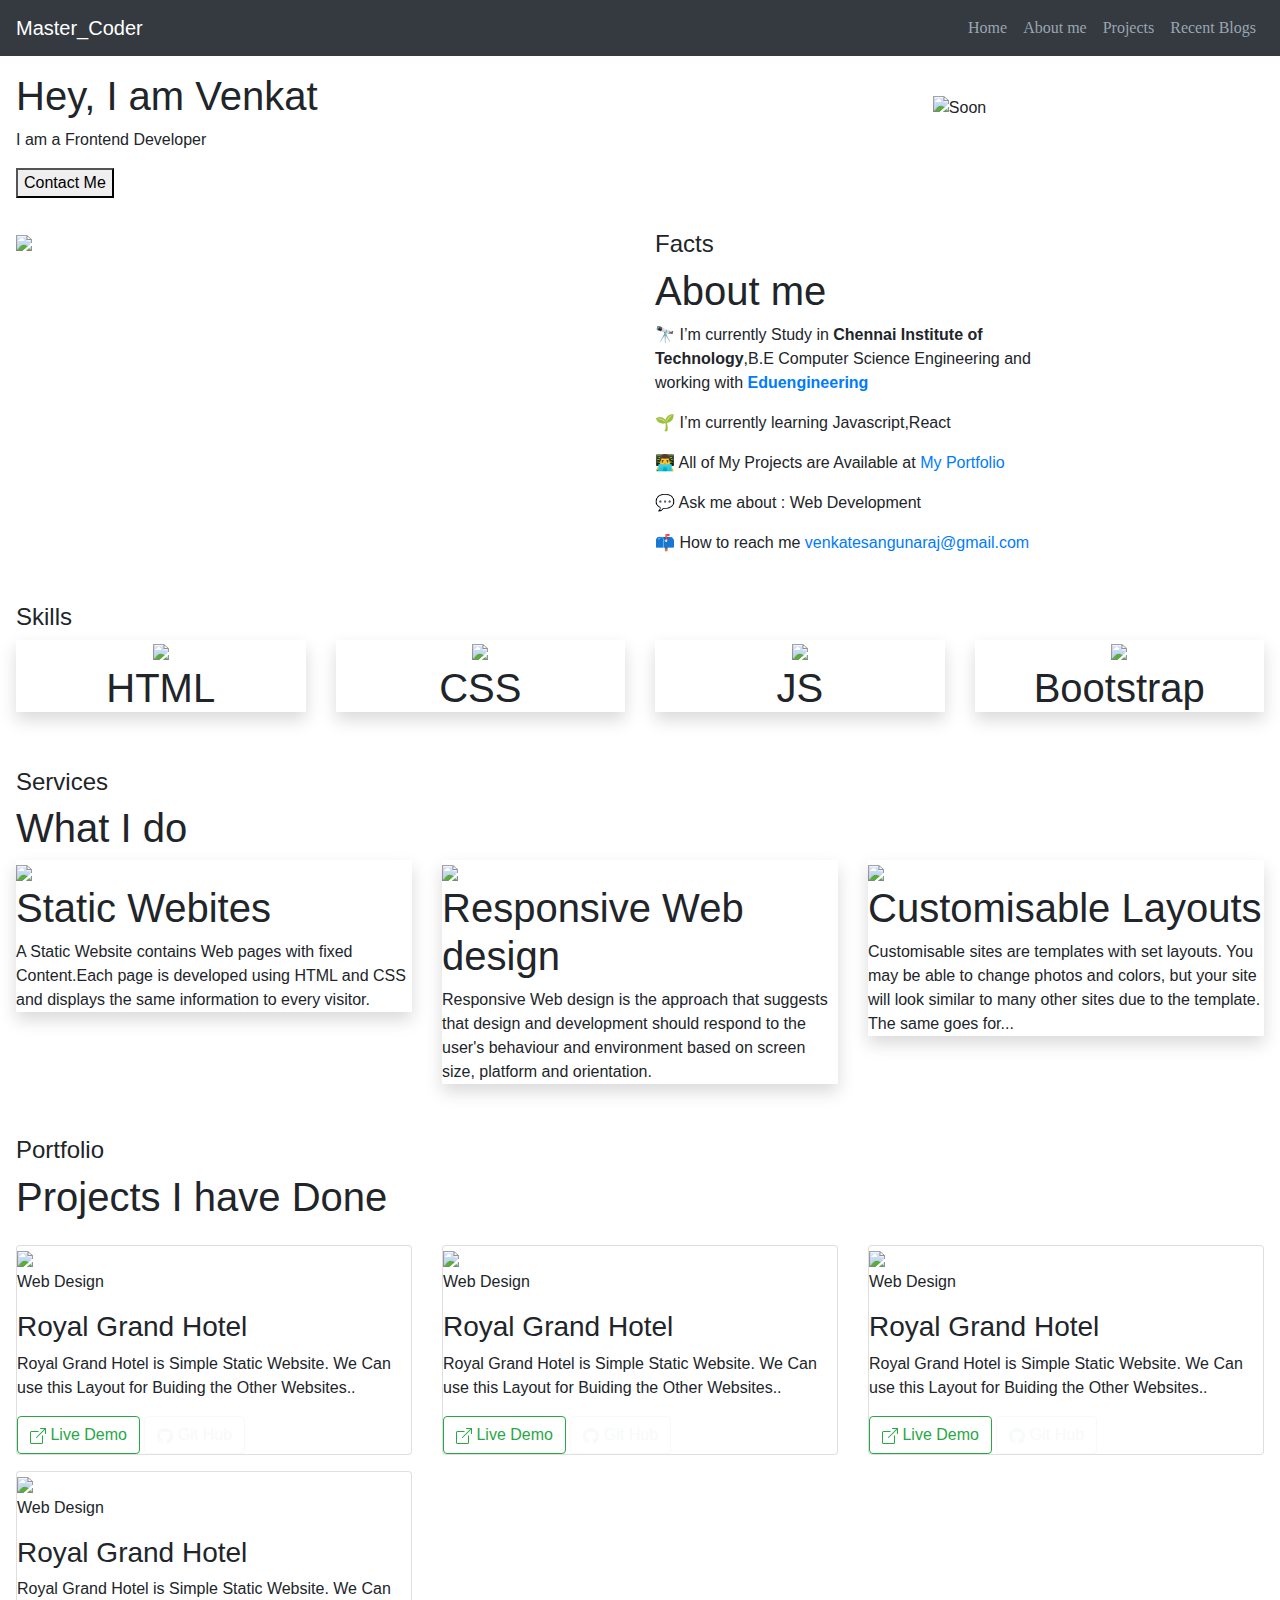
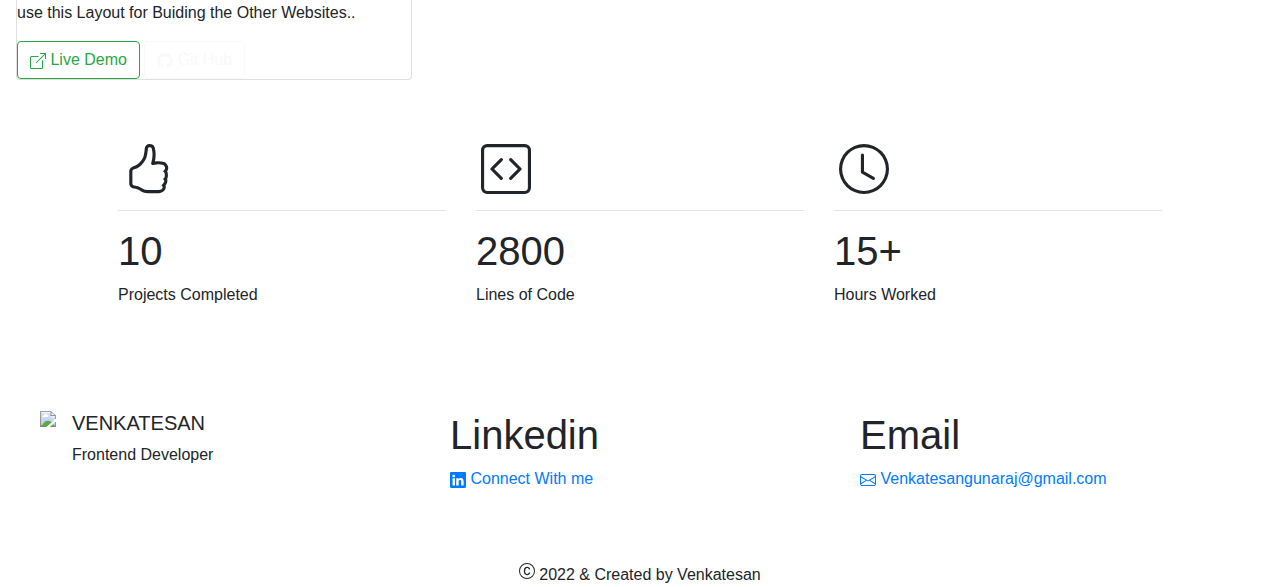
==== commit 1edc73be: "Update index.html" ====
--- a/index.html
+++ b/index.html
@@ -6,13 +6,16 @@
     <script src="https://code.jquery.com/jquery-3.5.1.slim.min.js" integrity="sha384-DfXdz2htPH0lsSSs5nCTpuj/zy4C+OGpamoFVy38MVBnE+IbbVYUew+OrCXaRkfj" crossorigin="anonymous"></script>
     <script src="https://cdn.jsdelivr.net/npm/popper.js@1.16.1/dist/umd/popper.min.js" integrity="sha384-9/reFTGAW83EW2RDu2S0VKaIzap3H66lZH81PoYlFhbGU+6BZp6G7niu735Sk7lN" crossorigin="anonymous"></script>
     <script src="https://stackpath.bootstrapcdn.com/bootstrap/4.5.2/js/bootstrap.min.js" integrity="sha384-B4gt1jrGC7Jh4AgTPSdUtOBvfO8shuf57BaghqFfPlYxofvL8/KUEfYiJOMMV+rV" crossorigin="anonymous"></script>
-    <link rel="stylesheet" href="itsmevenkat.css">
+
     <link rel="icon" href="https://res.cloudinary.com/dsq5spft3/image/upload/v1670701819/images-removebg-preview_cbvndu.png" type="image/icon type">
 </head>
 
 <body>
+
     <!--Nav Bar Starting-->
+
     <nav class="navbar navbar-expand-lg navbar-dark" style="background-color: #343A40;">
+
         <a class="navbar-brand" style="color: #ffffff;" href="#">Master_Coder</a>
         <button class="navbar-toggler" type="button" data-toggle="collapse" data-target="#navbarNavAltMarkup" aria-controls="navbarNavAltMarkup" aria-expanded="false" aria-label="Toggle navigation">
             <span class="navbar-toggler-icon"></span>
@@ -25,16 +28,18 @@
                 <a class="nav-link" style="color:#9aa5b1; font-family:Roboto;" herf="https://www.linkedin.com/in/venkatesan-g-0616a0247">Recent Blogs</a>
             </div>
         </div>
+
     </nav>
+
+
     <!--Nav Bar Ending-->
-
-    <!--Body Content Starting-->
-    <div class=" body-main p-3">
-        <div class="container">
-            <div class="row ">
-                <div class="col-12 col-md-6 order-md-2 ">
-                    <div class="text-center ">
-                        <img style="height:250px;" class="mt-3 mb-3 p-2 " src="https://res.cloudinary.com/dsq5spft3/image/upload/v1670695991/programming_crebeo.webp" alt="Soon" />
+    <div class="fluid-container">
+        <!--Body Content Starting-->
+        <div class="body-main finnal-class p-3">
+            <div class="row">
+                <div class="col-12 col-sm-6 col-md-6 order-md-2 ">
+                    <div class="text-center">
+                        <img class="web-212 mt-3 mb-3 p-2 " src="https://res.cloudinary.com/dsq5spft3/image/upload/v1670695991/programming_crebeo.webp" alt="Soon" />
                     </div>
 
                 </div>
@@ -51,34 +56,28 @@
                 </div>
             </div>
         </div>
-    </div>
-
-    <!--Body Content Ending-->
-
-    <!--About Me Starting-->
-    <div class="About-Me bb-ground p-3" id="Aboutmee">
-        <div class="container">
-            <div class="row">
+        <!--Body Content Ending-->
+
+        <!--About Me Starting-->
+        <div class="About-Me bb-ground p-3" id="Aboutmee">
+            <div class="row ">
                 <div class="col-12 col-md-12 d-none d-md-none">
                     <div>
-                        <h5 class="About-Me-Heading">Facts</h5>
+                        <h1 class="About-Me-Heading">Facts</h1>
 
                         <h1 class="About-Me-Sub-Heading">About me</h1>
                     </div>
                 </div>
 
-
-
                 <div class="col-12 col-md-6 order-md-1 d-inline">
-                    <img style="width:100%;" class=" d-inline p-4" src="https://res.cloudinary.com/dsq5spft3/image/upload/v1670662177/when-is-a-web-developer-needed_x9zsce.png" />
+                    <img style="width:100%;" class="" src="https://res.cloudinary.com/dsq5spft3/image/upload/v1670662177/when-is-a-web-developer-needed_x9zsce.png" />
                 </div>
 
                 <div class="col-12 col-md-4 order-md-2 d-inline">
-                    <h5 class="About-Me-Heading">Facts</h5>
+                    <h4 class="About-Me-Heading">Facts</h4>
 
                     <h1 class="About-Me-Sub-Heading">About me</h1>
-                    <p class="About-Me-Para ">
-                    <div align="center">
+                    <div class="d-flex flex-column justify-content-start">
                         <p>🔭 I’m currently Study in <strong>Chennai Institute of Technology</strong>,B.E Computer Science Engineering and working with <a href="https://www.eduengineering.net"><strong>Eduengineering</strong></a></p>
 
                         <p>🌱 I’m currently learning Javascript,React</p>
@@ -90,17 +89,14 @@
                         <p>📫 How to reach me <a href="mailto:venkatesangunaraj@gmail.com"> venkatesangunaraj@gmail.com </a> </p>
                     </div>
                 </div>
-
-
-            </div>
-        </div>
-    </div>
-
-    <div class="bb-ground-2">
-        <div class="container">
+            </div>
+        </div>
+        <!--About Me Ending-->
+
+        <div class="bb-ground-2 p-3">
             <div class="row">
                 <div class="col-12 col-md-12">
-                    <h5 class="About-Me-Heading">Skills :</h5>
+                    <h4 class="Card-Main-heading">Skills</h4>
                 </div>
 
                 <div class="col-6 col-md-3 mb-3">
@@ -124,7 +120,6 @@
                     </div>
                 </div>
 
-
                 <div class="col-6 col-md-3 mb-3">
                     <div class="Skills-Box text-center shadow">
                         <img class="pp12" src="https://d1tgh8fmlzexmh.cloudfront.net/ccbp-responsive-website/portfolio-skills-bootstrap-img.png" />
@@ -133,19 +128,15 @@
                 </div>
 
             </div>
-
-
-        </div>
-    </div>
-    <!--About Me Ending-->
-
-    <!--Portfolio Website Services Section Starting-->
-    <div class="Services-Page p-3">
-        <div class="container">
+        </div>
+
+
+        <!--Portfolio Website Services Section Starting-->
+        <div class="Services-Page p-3">
             <div class="row">
                 <div class="col-12">
 
-                    <div class="mt-4">
+                    <div class="">
                         <h4 class="Card-Main-heading">Services</h4>
                         <h1 class="Card-sub-heading">What I do</h1>
                     </div>
@@ -178,18 +169,15 @@
 
 
             </div>
-
-        </div>
-    </div>
-    <!--Portfolio Website Services Section Endinging-->
-
-    <!--Portfolio Starting-->
-    <div class="Portfolio p-3" id="Projectsss">
-        <div class="container ">
+        </div>
+        <!--Portfolio Website Services Section Endinging-->
+
+        <!--Portfolio Starting-->
+        <div class="Portfolio p-3" id="Projectsss">
             <div class="row">
                 <div class="col-12">
-                    <h1 class=" Main-heading mt-5">Portfolio</h1>
-                    <h1 class="Main-heading-2">Projects I have done</h1>
+                    <h4 class="Card-Main-heading mt-1">Portfolio</h4>
+                    <h1 class="Card-sub-heading">Projects I have Done</h1>
                 </div>
 
                 <div class="col-12 col-md-6 col-lg-4">
@@ -314,77 +302,75 @@
                 </div>
 
             </div>
-        </div>
-    </div>
-    <!--Portfolio Endinging-->
-
-    <!--Work done section Staring-->
-    <div class="Work-done-Section">
-        <div class="container p-5">
-            <div class="row d-flex flex-row justify-content-center">
-                <div class="col-4 ">
-
-                    <div class="Work-done-Section-img">
-                        <svg style="height:50px; width:60px;" xmlns="http://www.w3.org/200/svg" width="16" height="16" fill="currentColor" class="bi bi-hand-thumbs-up" viewBox="0 0 16 16">
-                            <path d="M8.864.046C7.908-.193 7.02.53 6.956 1.466c-.072 1.051-.23 2.016-.428 2.59-.125.36-.479 1.013-1.04 1.639-.557.623-1.282 1.178-2.131 1.41C2.685 7.288 2 7.87 2 8.72v4.001c0 .845.682 1.464 1.448 1.545 1.07.114 1.564.415 2.068.723l.048.03c.272.165.578.348.97.484.397.136.861.217 1.466.217h3.5c.937 0 1.599-.477 1.934-1.064a1.86 1.86 0 0 0 .254-.912c0-.152-.023-.312-.077-.464.201-.263.38-.578.488-.901.11-.33.172-.762.004-1.149.069-.13.12-.269.159-.403.077-.27.113-.568.113-.857 0-.288-.036-.585-.113-.856a2.144 2.144 0 0 0-.138-.362 1.9 1.9 0 0 0 .234-1.734c-.206-.592-.682-1.1-1.2-1.272-.847-.282-1.803-.276-2.516-.211a9.84 9.84 0 0 0-.443.05 9.365 9.365 0 0 0-.062-4.509A1.38 1.38 0 0 0 9.125.111L8.864.046zM11.5 14.721H8c-.51 0-.863-.069-1.14-.164-.281-.097-.506-.228-.776-.393l-.04-.024c-.555-.339-1.198-.731-2.49-.868-.333-.036-.554-.29-.554-.55V8.72c0-.254.226-.543.62-.65 1.095-.3 1.977-.996 2.614-1.708.635-.71 1.064-1.475 1.238-1.978.243-.7.407-1.768.482-2.85.025-.362.36-.594.667-.518l.262.066c.16.04.258.143.288.255a8.34 8.34 0 0 1-.145 4.725.5.5 0 0 0 .595.644l.003-.001.014-.003.058-.014a8.908 8.908 0 0 1 1.036-.157c.663-.06 1.457-.054 2.11.164.175.058.45.3.57.65.107.308.087.67-.266 1.022l-.353.353.353.354c.043.043.105.141.154.315.048.167.075.37.075.581 0 .212-.027.414-.075.582-.05.174-.111.272-.154.315l-.353.353.353.354c.047.047.109.177.005.488a2.224 2.224 0 0 1-.505.805l-.353.353.353.354c.006.005.041.05.041.17a.866.866 0 0 1-.121.416c-.165.288-.503.56-1.066.56z" />
-                        </svg>
-
-                        <hr class="break-line" />
-
-                        <h1>10</h1>
-                        <p>Projects Completed</p>
-
-                    </div>
-
-                </div>
-
-                <div class="col-4">
-
-                    <div class="Work-done-Section-img">
-                        <svg style="height:50px; width:60px;" xmlns="http://www.w3.org/2000/svg" width="16" height="16" fill="currentColor" class="bi bi-code-square" viewBox="0 0 16 16">
-                            <path d="M14 1a1 1 0 0 1 1 1v12a1 1 0 0 1-1 1H2a1 1 0 0 1-1-1V2a1 1 0 0 1 1-1h12zM2 0a2 2 0 0 0-2 2v12a2 2 0 0 0 2 2h12a2 2 0 0 0 2-2V2a2 2 0 0 0-2-2H2z" />
-                            <path d="M6.854 4.646a.5.5 0 0 1 0 .708L4.207 8l2.647 2.646a.5.5 0 0 1-.708.708l-3-3a.5.5 0 0 1 0-.708l3-3a.5.5 0 0 1 .708 0zm2.292 0a.5.5 0 0 0 0 .708L11.793 8l-2.647 2.646a.5.5 0 0 0 .708.708l3-3a.5.5 0 0 0 0-.708l-3-3a.5.5 0 0 0-.708 0z" />
-                        </svg>
-
-                        <hr class="break-line" />
-
-                        <h1>2800</h1>
-                        <p>Lines of Code</p>
-                    </div>
-
-                </div>
-
-                <div class="col-4">
-
-                    <div class="Work-done-Section-img">
-                        <svg style="height:50px; width:60px;" xmlns="http://www.w3.org/2000/svg" width="16" height="16" fill="currentColor" class="bi bi-clock" viewBox="0 0 16 16">
-                            <path d="M8 3.5a.5.5 0 0 0-1 0V9a.5.5 0 0 0 .252.434l3.5 2a.5.5 0 0 0 .496-.868L8 8.71V3.5z" />
-                            <path d="M8 16A8 8 0 1 0 8 0a8 8 0 0 0 0 16zm7-8A7 7 0 1 1 1 8a7 7 0 0 1 14 0z" />
-                        </svg>
-
-                        <hr class="break-line" />
-
-                        <h1>15+</h1>
-
-                        <p>Hours Worked</p>
-                    </div>
-
-
-                </div>
-            </div>
-
-        </div>
-    </div>
-
-    <!--Work done section Ending-->
-
-    <!--Footer Starting-->
-    <div class="Footer p-3">
-        <div class="container">
+
+        </div>
+        <!--Portfolio Endinging-->
+
+        <!--Work done section Staring-->
+        <div class="Work-done-Section">
+            <div class="container p-5">
+                <div class="row d-flex flex-row justify-content-center">
+                    <div class="col-4 ">
+
+                        <div class="Work-done-Section-img">
+                            <svg style="height:50px; width:60px;" xmlns="http://www.w3.org/200/svg" width="16" height="16" fill="currentColor" class="bi bi-hand-thumbs-up" viewBox="0 0 16 16">
+                                <path d="M8.864.046C7.908-.193 7.02.53 6.956 1.466c-.072 1.051-.23 2.016-.428 2.59-.125.36-.479 1.013-1.04 1.639-.557.623-1.282 1.178-2.131 1.41C2.685 7.288 2 7.87 2 8.72v4.001c0 .845.682 1.464 1.448 1.545 1.07.114 1.564.415 2.068.723l.048.03c.272.165.578.348.97.484.397.136.861.217 1.466.217h3.5c.937 0 1.599-.477 1.934-1.064a1.86 1.86 0 0 0 .254-.912c0-.152-.023-.312-.077-.464.201-.263.38-.578.488-.901.11-.33.172-.762.004-1.149.069-.13.12-.269.159-.403.077-.27.113-.568.113-.857 0-.288-.036-.585-.113-.856a2.144 2.144 0 0 0-.138-.362 1.9 1.9 0 0 0 .234-1.734c-.206-.592-.682-1.1-1.2-1.272-.847-.282-1.803-.276-2.516-.211a9.84 9.84 0 0 0-.443.05 9.365 9.365 0 0 0-.062-4.509A1.38 1.38 0 0 0 9.125.111L8.864.046zM11.5 14.721H8c-.51 0-.863-.069-1.14-.164-.281-.097-.506-.228-.776-.393l-.04-.024c-.555-.339-1.198-.731-2.49-.868-.333-.036-.554-.29-.554-.55V8.72c0-.254.226-.543.62-.65 1.095-.3 1.977-.996 2.614-1.708.635-.71 1.064-1.475 1.238-1.978.243-.7.407-1.768.482-2.85.025-.362.36-.594.667-.518l.262.066c.16.04.258.143.288.255a8.34 8.34 0 0 1-.145 4.725.5.5 0 0 0 .595.644l.003-.001.014-.003.058-.014a8.908 8.908 0 0 1 1.036-.157c.663-.06 1.457-.054 2.11.164.175.058.45.3.57.65.107.308.087.67-.266 1.022l-.353.353.353.354c.043.043.105.141.154.315.048.167.075.37.075.581 0 .212-.027.414-.075.582-.05.174-.111.272-.154.315l-.353.353.353.354c.047.047.109.177.005.488a2.224 2.224 0 0 1-.505.805l-.353.353.353.354c.006.005.041.05.041.17a.866.866 0 0 1-.121.416c-.165.288-.503.56-1.066.56z" />
+                            </svg>
+
+                            <hr class="break-line" />
+
+                            <h1>10</h1>
+                            <p>Projects Completed</p>
+
+                        </div>
+
+                    </div>
+
+                    <div class="col-4">
+
+                        <div class="Work-done-Section-img">
+                            <svg style="height:50px; width:60px;" xmlns="http://www.w3.org/2000/svg" width="16" height="16" fill="currentColor" class="bi bi-code-square" viewBox="0 0 16 16">
+                                <path d="M14 1a1 1 0 0 1 1 1v12a1 1 0 0 1-1 1H2a1 1 0 0 1-1-1V2a1 1 0 0 1 1-1h12zM2 0a2 2 0 0 0-2 2v12a2 2 0 0 0 2 2h12a2 2 0 0 0 2-2V2a2 2 0 0 0-2-2H2z" />
+                                <path d="M6.854 4.646a.5.5 0 0 1 0 .708L4.207 8l2.647 2.646a.5.5 0 0 1-.708.708l-3-3a.5.5 0 0 1 0-.708l3-3a.5.5 0 0 1 .708 0zm2.292 0a.5.5 0 0 0 0 .708L11.793 8l-2.647 2.646a.5.5 0 0 0 .708.708l3-3a.5.5 0 0 0 0-.708l-3-3a.5.5 0 0 0-.708 0z" />
+                            </svg>
+
+                            <hr class="break-line" />
+
+                            <h1>2800</h1>
+                            <p>Lines of Code</p>
+                        </div>
+
+                    </div>
+
+                    <div class="col-4">
+
+                        <div class="Work-done-Section-img">
+                            <svg style="height:50px; width:60px;" xmlns="http://www.w3.org/2000/svg" width="16" height="16" fill="currentColor" class="bi bi-clock" viewBox="0 0 16 16">
+                                <path d="M8 3.5a.5.5 0 0 0-1 0V9a.5.5 0 0 0 .252.434l3.5 2a.5.5 0 0 0 .496-.868L8 8.71V3.5z" />
+                                <path d="M8 16A8 8 0 1 0 8 0a8 8 0 0 0 0 16zm7-8A7 7 0 1 1 1 8a7 7 0 0 1 14 0z" />
+                            </svg>
+
+                            <hr class="break-line" />
+
+                            <h1>15+</h1>
+
+                            <p>Hours Worked</p>
+                        </div>
+
+
+                    </div>
+                </div>
+
+            </div>
+        </div>
+
+        <!--Work done section Ending-->
+
+        <!--Footer Starting-->
+        <div class="Footer p-3">
             <div class="row p-4">
-
                 <div class="col-12 col-md-4 mb-3">
-                    <div class="d-flex flex-row">
+                    <div class="d-flex flex-row justify-content-start">
                         <img class="Footer-img" src="https://res.cloudinary.com/dsq5spft3/image/upload/v1670698718/96653425_l9l479.jpg" />
 
                         <div class="ml-3">
@@ -393,8 +379,6 @@
                         </div>
                     </div>
                 </div>
-
-
                 <div class="col-12 col-md-4 mb-3">
                     <div class="Footer-phone-3">
                         <h1 class="font-Cc-Green">Linkedin</h1>
@@ -403,7 +387,6 @@
                             </svg><span class="font-Cc-Green-Sub"> Connect With me</span></a>
                     </div>
                 </div>
-
                 <div class="col-12 col-md-4 mb-3">
                     <div class="Footer-phone-2 ">
                         <h1 class="font-Cc-Green">Email</h1>
@@ -414,22 +397,21 @@
                 </div>
             </div>
         </div>
+
+        <div class="footer-copyrights pl-4 pr-4 pt-2">
+            <div class="row">
+                <div class="col-12 col-md-12 ">
+                    <div class="Footer-phone-1 d-flex flex-row justify-content-center mt-2">
+                        <svg xmlns="http://www.w3.org/2000/svg" width="16" height="16" fill="currentColor" class="bi bi-c-circle" viewBox="0 0 16 16">
+                            <path d="M1 8a7 7 0 1 0 14 0A7 7 0 0 0 1 8Zm15 0A8 8 0 1 1 0 8a8 8 0 0 1 16 0ZM8.146 4.992c-1.212 0-1.927.92-1.927 2.502v1.06c0 1.571.703 2.462 1.927 2.462.979 0 1.641-.586 1.729-1.418h1.295v.093c-.1 1.448-1.354 2.467-3.03 2.467-2.091 0-3.269-1.336-3.269-3.603V7.482c0-2.261 1.201-3.638 3.27-3.638 1.681 0 2.935 1.054 3.029 2.572v.088H9.875c-.088-.879-.768-1.512-1.729-1.512Z" />
+                        </svg> <span class="pl-1"> 2022 & Created by Venkatesan</span>
+                    </div>
+                </div>
+            </div>
+        </div>
+        <!--Footer Ending-->
+
     </div>
-
-    <div class="fluid-container footer-copyrights">
-        <div class="row">
-            <div class="col-12 col-md-12 ">
-                <div class="Footer-phone-1 d-flex flex-row justify-content-center mt-2">
-                    <svg xmlns="http://www.w3.org/2000/svg" width="16" height="16" fill="currentColor" class="bi bi-c-circle" viewBox="0 0 16 16">
-                        <path d="M1 8a7 7 0 1 0 14 0A7 7 0 0 0 1 8Zm15 0A8 8 0 1 1 0 8a8 8 0 0 1 16 0ZM8.146 4.992c-1.212 0-1.927.92-1.927 2.502v1.06c0 1.571.703 2.462 1.927 2.462.979 0 1.641-.586 1.729-1.418h1.295v.093c-.1 1.448-1.354 2.467-3.03 2.467-2.091 0-3.269-1.336-3.269-3.603V7.482c0-2.261 1.201-3.638 3.27-3.638 1.681 0 2.935 1.054 3.029 2.572v.088H9.875c-.088-.879-.768-1.512-1.729-1.512Z" />
-                    </svg> <span class="pl-1"> 2022 & Created by Venkatesan</span>
-                </div>
-            </div>
-        </div>
-    </div>
-    <!--Footer Ending-->
-
-
 </body>
 
 </html>
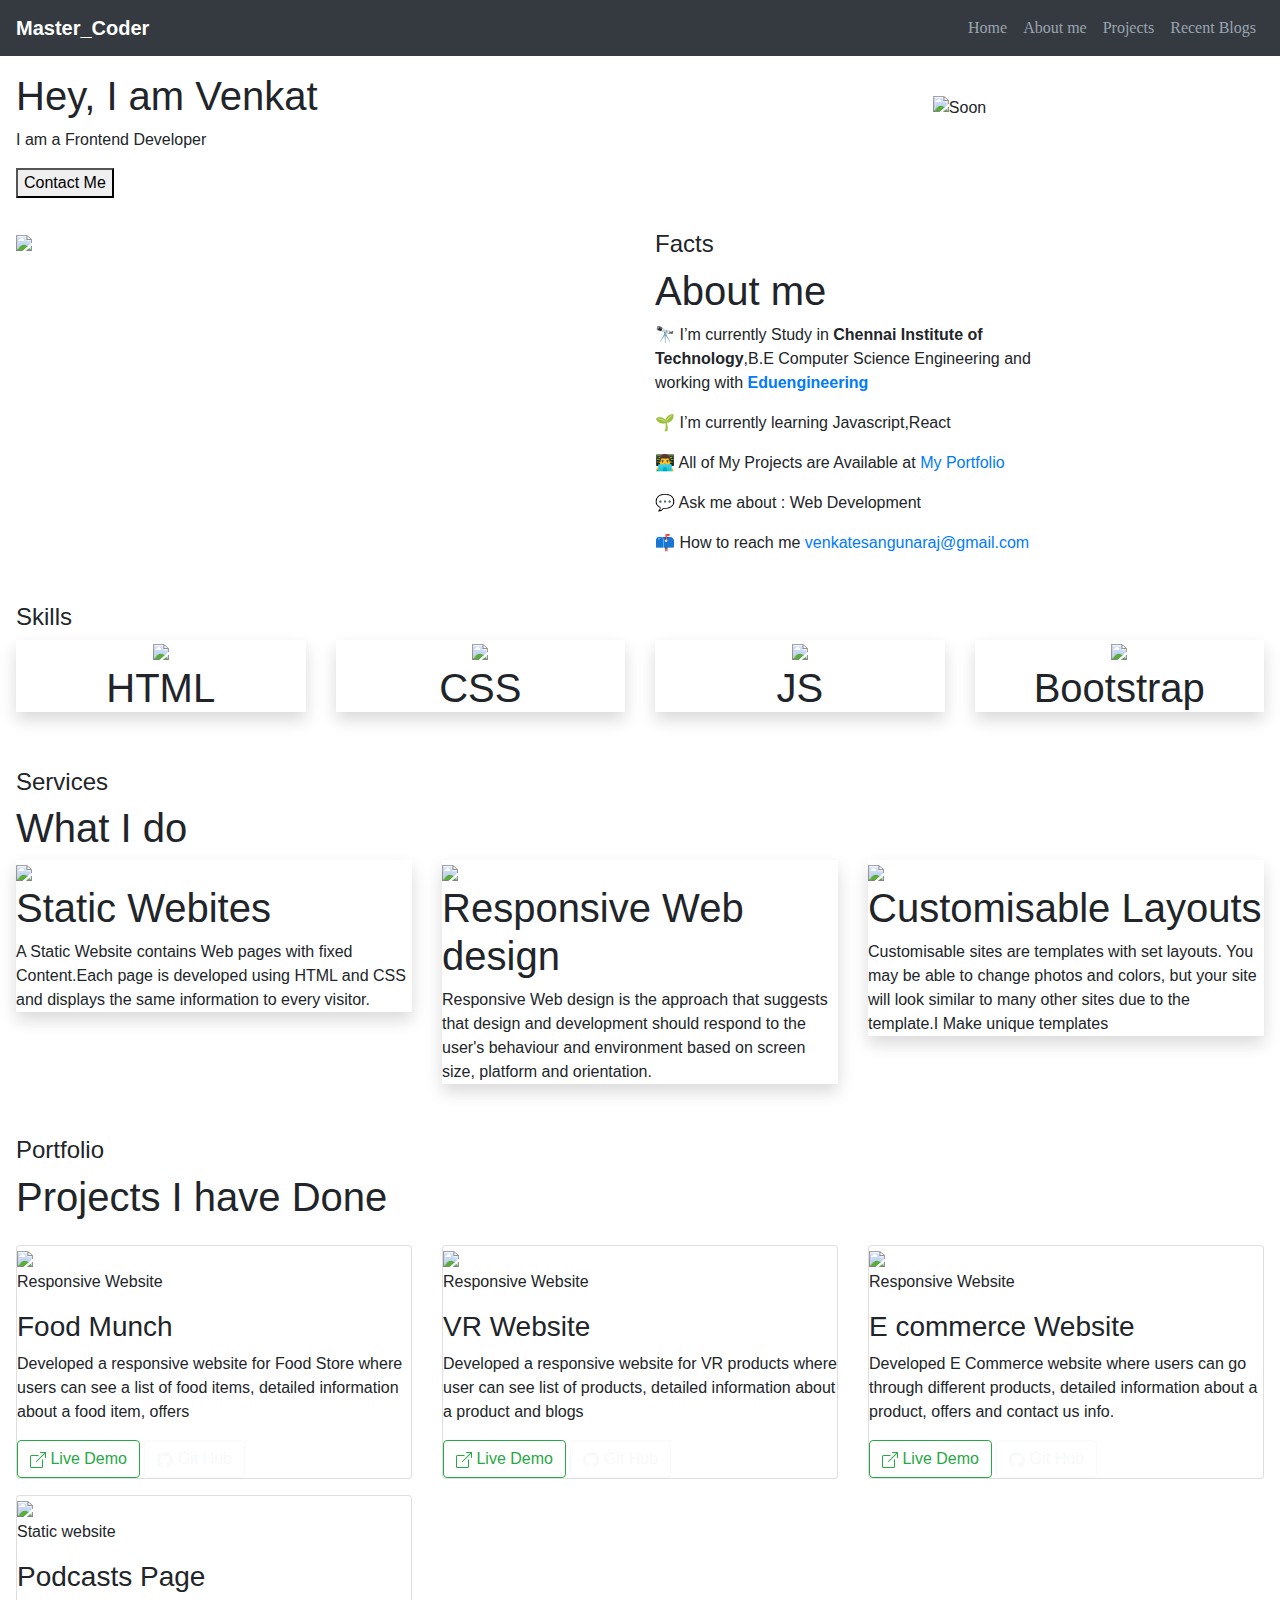
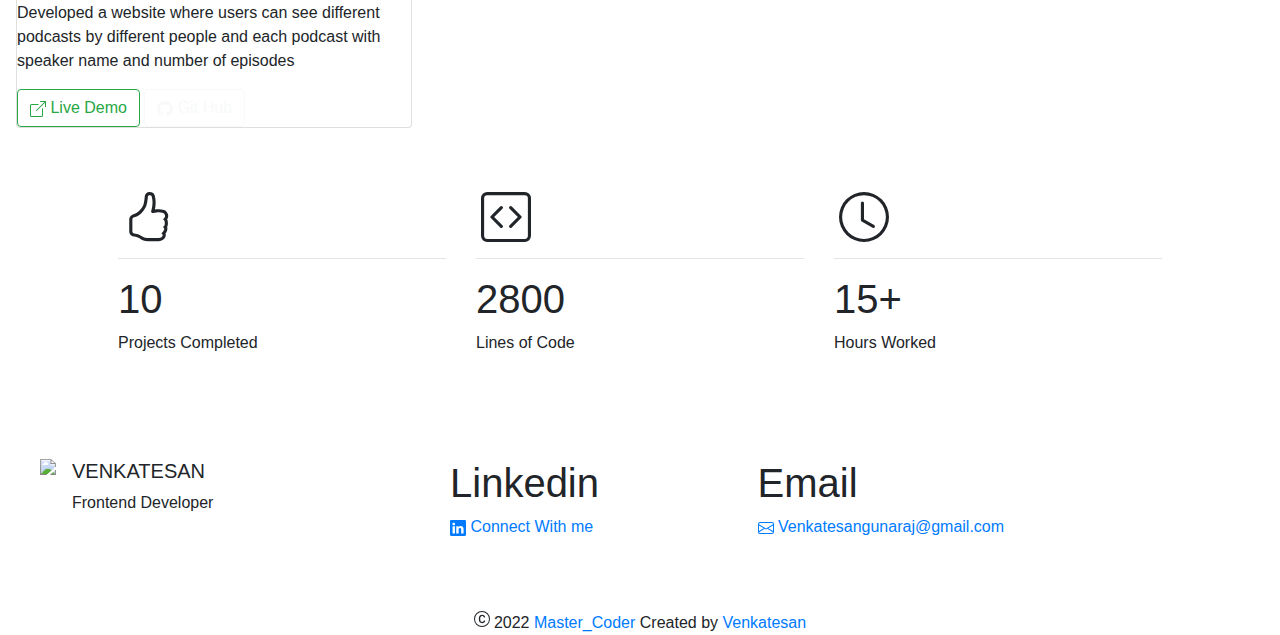
==== commit a097e5d9: "Rename itsmevenkat.html to index.html" ====
--- a/index.html
+++ b/index.html
@@ -13,10 +13,8 @@
 <body>
 
     <!--Nav Bar Starting-->
-
     <nav class="navbar navbar-expand-lg navbar-dark" style="background-color: #343A40;">
-
-        <a class="navbar-brand" style="color: #ffffff;" href="#">Master_Coder</a>
+        <a class="navbar-brand" style="color: #ffffff;" href="https://github.com/VenkatMastercoder"><b>Master_Coder</b></a>
         <button class="navbar-toggler" type="button" data-toggle="collapse" data-target="#navbarNavAltMarkup" aria-controls="navbarNavAltMarkup" aria-expanded="false" aria-label="Toggle navigation">
             <span class="navbar-toggler-icon"></span>
         </button>
@@ -30,10 +28,10 @@
         </div>
 
     </nav>
-
-
     <!--Nav Bar Ending-->
+
     <div class="fluid-container">
+
         <!--Body Content Starting-->
         <div class="body-main finnal-class p-3">
             <div class="row">
@@ -93,6 +91,7 @@
         </div>
         <!--About Me Ending-->
 
+        <!--Skills Sections Starting-->
         <div class="bb-ground-2 p-3">
             <div class="row">
                 <div class="col-12 col-md-12">
@@ -129,7 +128,7 @@
 
             </div>
         </div>
-
+        <!--Skills Sections Ending-->
 
         <!--Portfolio Website Services Section Starting-->
         <div class="Services-Page p-3">
@@ -163,7 +162,7 @@
                     <div class="Card shadow">
                         <img class="Card-img" src="https://d1tgh8fmlzexmh.cloudfront.net/ccbp-responsive-website/portfolio-customize-img.png" />
                         <h1 class="Card-Heading">Customisable Layouts</h1>
-                        <p>Customisable sites are templates with set layouts. You may be able to change photos and colors, but your site will look similar to many other sites due to the template. The same goes for...</p>
+                        <p>Customisable sites are templates with set layouts. You may be able to change photos and colors, but your site will look similar to many other sites due to the template.I Make unique templates</p>
                     </div>
                 </div>
 
@@ -183,54 +182,51 @@
                 <div class="col-12 col-md-6 col-lg-4">
                     <div class="card mt-3">
                         <div>
-                            <img style="width:100%;" src="https://d1tgh8fmlzexmh.cloudfront.net/ccbp-responsive-website/portfolio-project-1-img.png" />
+                            <img style="width:100%;" src="https://res.cloudinary.com/dsq5spft3/image/upload/c_scale,h_455,w_820/v1672079497/Cover_Food_Munch_page_ibnk5a.jpg" />
                         </div>
 
                         <div class="Card-Preview">
-                            <p class="Card-Title">Web Design</p>
-
-                            <h3 class="Card-Heading">Royal Grand Hotel</h3>
-
-                            <p class="Card-Title-p">Royal Grand Hotel is Simple Static Website. We Can use this Layout for Buiding the Other Websites..</p>
-
-                            <a href="">
+                            <p class="Card-Title">Responsive Website</p>
+
+                            <h3 class="Card-Heading">Food Munch</h3>
+
+                            <p class="Card-Title-p">Developed a responsive website for Food Store where users can see a list of food items, detailed information about a food item, offers</p>
+
+                            <a href="https://venkatmastercoder.github.io/Food-Munch-Website/">
                                 <button type="button" class="btn btn-outline-success"><svg xmlns="http://www.w3.org/2000/svg" width="16" height="16" fill="currentColor" class="bi bi-box-arrow-up-right" viewBox="0 0 16 16">
                                         <path fill-rule="evenodd" d="M8.636 3.5a.5.5 0 0 0-.5-.5H1.5A1.5 1.5 0 0 0 0 4.5v10A1.5 1.5 0 0 0 1.5 16h10a1.5 1.5 0 0 0 1.5-1.5V7.864a.5.5 0 0 0-1 0V14.5a.5.5 0 0 1-.5.5h-10a.5.5 0 0 1-.5-.5v-10a.5.5 0 0 1 .5-.5h6.636a.5.5 0 0 0 .5-.5z" />
                                         <path fill-rule="evenodd" d="M16 .5a.5.5 0 0 0-.5-.5h-5a.5.5 0 0 0 0 1h3.793L6.146 9.146a.5.5 0 1 0 .708.708L15 1.707V5.5a.5.5 0 0 0 1 0v-5z" />
                                     </svg> Live Demo</button> </a>
 
-                            <a href="">
+                            <a href="https://github.com/VenkatMastercoder/Food-Munch-Website">
                                 <button class="btn btn-outline-light"><svg xmlns="http://www.w3.org/2000/svg" width="16" height="16" fill="currentColor" class="bi bi-github" viewBox="0 0 16 16">
                                         <path d="M8 0C3.58 0 0 3.58 0 8c0 3.54 2.29 6.53 5.47 7.59.4.07.55-.17.55-.38 0-.19-.01-.82-.01-1.49-2.01.37-2.53-.49-2.69-.94-.09-.23-.48-.94-.82-1.13-.28-.15-.68-.52-.01-.53.63-.01 1.08.58 1.23.82.72 1.21 1.87.87 2.33.66.07-.52.28-.87.51-1.07-1.78-.2-3.64-.89-3.64-3.95 0-.87.31-1.59.82-2.15-.08-.2-.36-1.02.08-2.12 0 0 .67-.21 2.2.82.64-.18 1.32-.27 2-.27.68 0 1.36.09 2 .27 1.53-1.04 2.2-.82 2.2-.82.44 1.1.16 1.92.08 2.12.51.56.82 1.27.82 2.15 0 3.07-1.87 3.75-3.65 3.95.29.25.54.73.54 1.48 0 1.07-.01 1.93-.01 2.2 0 .21.15.46.55.38A8.012 8.012 0 0 0 16 8c0-4.42-3.58-8-8-8z" />
                                     </svg> Git Hub</button>
                             </a>
-
-                        </div>
-
-
+                        </div>
                     </div>
                 </div>
 
                 <div class="col-12 col-md-6 col-lg-4">
                     <div class="card mt-3">
                         <div>
-                            <img style="width:100%;" src="https://d1tgh8fmlzexmh.cloudfront.net/ccbp-responsive-website/portfolio-project-1-img.png" />
+                            <img style="width:100%;" src="https://res.cloudinary.com/dsq5spft3/image/upload/c_scale,h_350,w_638/v1673415726/VR_Website_Cover_didcdi.jpg" />
                         </div>
 
                         <div class="Card-Preview">
-                            <p class="Card-Title">Web Design</p>
-
-                            <h3 class="Card-Heading">Royal Grand Hotel</h3>
-
-                            <p class="Card-Title-p">Royal Grand Hotel is Simple Static Website. We Can use this Layout for Buiding the Other Websites..</p>
-
-                            <a href="">
+                            <p class="Card-Title">Responsive Website</p>
+
+                            <h3 class="Card-Heading">VR Website</h3>
+
+                            <p class="Card-Title-p">Developed a responsive website for VR products where user can see list of products, detailed information about a product and blogs </p>
+
+                            <a href="https://venkatmastercoder.github.io/VR-Website/">
                                 <button type="button" class="btn btn-outline-success"><svg xmlns="http://www.w3.org/2000/svg" width="16" height="16" fill="currentColor" class="bi bi-box-arrow-up-right" viewBox="0 0 16 16">
                                         <path fill-rule="evenodd" d="M8.636 3.5a.5.5 0 0 0-.5-.5H1.5A1.5 1.5 0 0 0 0 4.5v10A1.5 1.5 0 0 0 1.5 16h10a1.5 1.5 0 0 0 1.5-1.5V7.864a.5.5 0 0 0-1 0V14.5a.5.5 0 0 1-.5.5h-10a.5.5 0 0 1-.5-.5v-10a.5.5 0 0 1 .5-.5h6.636a.5.5 0 0 0 .5-.5z" />
                                         <path fill-rule="evenodd" d="M16 .5a.5.5 0 0 0-.5-.5h-5a.5.5 0 0 0 0 1h3.793L6.146 9.146a.5.5 0 1 0 .708.708L15 1.707V5.5a.5.5 0 0 0 1 0v-5z" />
                                     </svg> Live Demo</button> </a>
 
-                            <a href="">
+                            <a href="https://github.com/VenkatMastercoder/VR-Website">
                                 <button class="btn btn-outline-light"><svg xmlns="http://www.w3.org/2000/svg" width="16" height="16" fill="currentColor" class="bi bi-github" viewBox="0 0 16 16">
                                         <path d="M8 0C3.58 0 0 3.58 0 8c0 3.54 2.29 6.53 5.47 7.59.4.07.55-.17.55-.38 0-.19-.01-.82-.01-1.49-2.01.37-2.53-.49-2.69-.94-.09-.23-.48-.94-.82-1.13-.28-.15-.68-.52-.01-.53.63-.01 1.08.58 1.23.82.72 1.21 1.87.87 2.33.66.07-.52.28-.87.51-1.07-1.78-.2-3.64-.89-3.64-3.95 0-.87.31-1.59.82-2.15-.08-.2-.36-1.02.08-2.12 0 0 .67-.21 2.2.82.64-.18 1.32-.27 2-.27.68 0 1.36.09 2 .27 1.53-1.04 2.2-.82 2.2-.82.44 1.1.16 1.92.08 2.12.51.56.82 1.27.82 2.15 0 3.07-1.87 3.75-3.65 3.95.29.25.54.73.54 1.48 0 1.07-.01 1.93-.01 2.2 0 .21.15.46.55.38A8.012 8.012 0 0 0 16 8c0-4.42-3.58-8-8-8z" />
                                     </svg> Git Hub</button>
@@ -245,23 +241,57 @@
                 <div class="col-12 col-md-6 col-lg-4">
                     <div class="card mt-3">
                         <div>
-                            <img style="width:100%;" src="https://d1tgh8fmlzexmh.cloudfront.net/ccbp-responsive-website/portfolio-project-1-img.png" />
+                            <img style="width:100%;" src="https://res.cloudinary.com/dsq5spft3/image/upload/v1673415846/FlyBuy_Cover_vb185h.jpg" />
                         </div>
 
                         <div class="Card-Preview">
-                            <p class="Card-Title">Web Design</p>
-
-                            <h3 class="Card-Heading">Royal Grand Hotel</h3>
-
-                            <p class="Card-Title-p">Royal Grand Hotel is Simple Static Website. We Can use this Layout for Buiding the Other Websites..</p>
-
-                            <a href="">
+                            <p class="Card-Title">Responsive Website</p>
+
+                            <h3 class="Card-Heading">E commerce Website</h3>
+
+                            <p class="Card-Title-p">Developed E Commerce website where users can go through different products, detailed information about a product, offers and contact us info.</p>
+
+                            <a href="https://venkatmastercoder.github.io/E-Commerce-Website/">
+                                <button type="button" class="btn btn-outline-success"><svg xmlns="http://www.w3.org/2000/svg" width="16" height="16" fill="currentColor" class="bi bi-box-arrow-up-right" viewBox="0 0 16 16">
+                                        <path fill-rule="evenodd" d="M8.636 3.5a.5.5 0 0 0-.5-.5H1.5A1.5 1.5 0 0 0 0 4.5v10A1.5 1.5 0 0 0 1.5 16h10a1.5 1.5 0 0 0 1.5-1.5V7.864a.5.5 0 0 0-1 0V14.5a.5.5 0 0 1-.5.5h-10a.5.5 0 0 1-.5-.5v-10a.5.5 0 0 1 .5-.5h6.636a.5.5 0 0 0 .5-.5z" />
+                                        <path fill-rule="evenodd" d="M16 .5a.5.5 0 0 0-.5-.5h-5a.5.5 0 0 0 0 1h3.793L6.146 9.146a.5.5 0 1 0 .708.708L15 1.707V5.5a.5.5 0 0 0 1 0v-5z" />
+                                    </svg> Live Demo</button>
+                            </a>
+
+                            <a href="https://github.com/VenkatMastercoder/E-Commerce-Website">
+                                <button class="btn btn-outline-light">
+                                    <svg xmlns="http://www.w3.org/2000/svg" width="16" height="16" fill="currentColor" class="bi bi-github" viewBox="0 0 16 16">
+                                        <path d="M8 0C3.58 0 0 3.58 0 8c0 3.54 2.29 6.53 5.47 7.59.4.07.55-.17.55-.38 0-.19-.01-.82-.01-1.49-2.01.37-2.53-.49-2.69-.94-.09-.23-.48-.94-.82-1.13-.28-.15-.68-.52-.01-.53.63-.01 1.08.58 1.23.82.72 1.21 1.87.87 2.33.66.07-.52.28-.87.51-1.07-1.78-.2-3.64-.89-3.64-3.95 0-.87.31-1.59.82-2.15-.08-.2-.36-1.02.08-2.12 0 0 .67-.21 2.2.82.64-.18 1.32-.27 2-.27.68 0 1.36.09 2 .27 1.53-1.04 2.2-.82 2.2-.82.44 1.1.16 1.92.08 2.12.51.56.82 1.27.82 2.15 0 3.07-1.87 3.75-3.65 3.95.29.25.54.73.54 1.48 0 1.07-.01 1.93-.01 2.2 0 .21.15.46.55.38A8.012 8.012 0 0 0 16 8c0-4.42-3.58-8-8-8z" />
+                                    </svg> Git Hub</button>
+                            </a>
+
+                        </div>
+
+
+                    </div>
+                </div>
+
+
+                <div class="col-12 col-md-6 col-lg-4">
+                    <div class="card mt-3">
+                        <div>
+                            <img style="width:100%;" src="https://res.cloudinary.com/dsq5spft3/image/upload/c_scale,h_455,w_820/v1672075621/Cover_Book_Store_page_k7lead.jpg" />
+                        </div>
+
+                        <div class="Card-Preview">
+                            <p class="Card-Title">Static website</p>
+
+                            <h3 class="Card-Heading">Podcasts Page</h3>
+
+                            <p class="Card-Title-p">Developed a website where users can see different podcasts by different people and each podcast with speaker name and number of episodes</p>
+
+                            <a href="https://venkatmastercoder.github.io/Book-Store-Page/">
                                 <button type="button" class="btn btn-outline-success"><svg xmlns="http://www.w3.org/2000/svg" width="16" height="16" fill="currentColor" class="bi bi-box-arrow-up-right" viewBox="0 0 16 16">
                                         <path fill-rule="evenodd" d="M8.636 3.5a.5.5 0 0 0-.5-.5H1.5A1.5 1.5 0 0 0 0 4.5v10A1.5 1.5 0 0 0 1.5 16h10a1.5 1.5 0 0 0 1.5-1.5V7.864a.5.5 0 0 0-1 0V14.5a.5.5 0 0 1-.5.5h-10a.5.5 0 0 1-.5-.5v-10a.5.5 0 0 1 .5-.5h6.636a.5.5 0 0 0 .5-.5z" />
                                         <path fill-rule="evenodd" d="M16 .5a.5.5 0 0 0-.5-.5h-5a.5.5 0 0 0 0 1h3.793L6.146 9.146a.5.5 0 1 0 .708.708L15 1.707V5.5a.5.5 0 0 0 1 0v-5z" />
                                     </svg> Live Demo</button> </a>
 
-                            <a href="">
+                            <a href="https://github.com/VenkatMastercoder/Book-Store-Page">
                                 <button class="btn btn-outline-light"><svg xmlns="http://www.w3.org/2000/svg" width="16" height="16" fill="currentColor" class="bi bi-github" viewBox="0 0 16 16">
                                         <path d="M8 0C3.58 0 0 3.58 0 8c0 3.54 2.29 6.53 5.47 7.59.4.07.55-.17.55-.38 0-.19-.01-.82-.01-1.49-2.01.37-2.53-.49-2.69-.94-.09-.23-.48-.94-.82-1.13-.28-.15-.68-.52-.01-.53.63-.01 1.08.58 1.23.82.72 1.21 1.87.87 2.33.66.07-.52.28-.87.51-1.07-1.78-.2-3.64-.89-3.64-3.95 0-.87.31-1.59.82-2.15-.08-.2-.36-1.02.08-2.12 0 0 .67-.21 2.2.82.64-.18 1.32-.27 2-.27.68 0 1.36.09 2 .27 1.53-1.04 2.2-.82 2.2-.82.44 1.1.16 1.92.08 2.12.51.56.82 1.27.82 2.15 0 3.07-1.87 3.75-3.65 3.95.29.25.54.73.54 1.48 0 1.07-.01 1.93-.01 2.2 0 .21.15.46.55.38A8.012 8.012 0 0 0 16 8c0-4.42-3.58-8-8-8z" />
                                     </svg> Git Hub</button>
@@ -273,36 +303,7 @@
                     </div>
                 </div>
 
-                <div class="col-12 col-md-6 col-lg-4">
-                    <div class="card mt-3">
-                        <div>
-                            <img style="width:100%;" src="https://d1tgh8fmlzexmh.cloudfront.net/ccbp-responsive-website/portfolio-project-1-img.png" />
-                        </div>
-
-                        <div class="Card-Preview">
-                            <p class="Card-Title">Web Design</p>
-
-                            <h3 class="Card-Heading">Royal Grand Hotel</h3>
-
-                            <p class="Card-Title-p">Royal Grand Hotel is Simple Static Website. We Can use this Layout for Buiding the Other Websites..</p>
-
-                            <a href="">
-                                <button type="button" class="btn btn-outline-success"><svg xmlns="http://www.w3.org/2000/svg" width="16" height="16" fill="currentColor" class="bi bi-box-arrow-up-right" viewBox="0 0 16 16">
-                                        <path fill-rule="evenodd" d="M8.636 3.5a.5.5 0 0 0-.5-.5H1.5A1.5 1.5 0 0 0 0 4.5v10A1.5 1.5 0 0 0 1.5 16h10a1.5 1.5 0 0 0 1.5-1.5V7.864a.5.5 0 0 0-1 0V14.5a.5.5 0 0 1-.5.5h-10a.5.5 0 0 1-.5-.5v-10a.5.5 0 0 1 .5-.5h6.636a.5.5 0 0 0 .5-.5z" />
-                                        <path fill-rule="evenodd" d="M16 .5a.5.5 0 0 0-.5-.5h-5a.5.5 0 0 0 0 1h3.793L6.146 9.146a.5.5 0 1 0 .708.708L15 1.707V5.5a.5.5 0 0 0 1 0v-5z" />
-                                    </svg> Live Demo</button> </a>
-
-                            <a href="">
-                                <button class="btn btn-outline-light"><svg xmlns="http://www.w3.org/2000/svg" width="16" height="16" fill="currentColor" class="bi bi-github" viewBox="0 0 16 16">
-                                        <path d="M8 0C3.58 0 0 3.58 0 8c0 3.54 2.29 6.53 5.47 7.59.4.07.55-.17.55-.38 0-.19-.01-.82-.01-1.49-2.01.37-2.53-.49-2.69-.94-.09-.23-.48-.94-.82-1.13-.28-.15-.68-.52-.01-.53.63-.01 1.08.58 1.23.82.72 1.21 1.87.87 2.33.66.07-.52.28-.87.51-1.07-1.78-.2-3.64-.89-3.64-3.95 0-.87.31-1.59.82-2.15-.08-.2-.36-1.02.08-2.12 0 0 .67-.21 2.2.82.64-.18 1.32-.27 2-.27.68 0 1.36.09 2 .27 1.53-1.04 2.2-.82 2.2-.82.44 1.1.16 1.92.08 2.12.51.56.82 1.27.82 2.15 0 3.07-1.87 3.75-3.65 3.95.29.25.54.73.54 1.48 0 1.07-.01 1.93-.01 2.2 0 .21.15.46.55.38A8.012 8.012 0 0 0 16 8c0-4.42-3.58-8-8-8z" />
-                                    </svg> Git Hub</button>
-                            </a>
-                        </div>
-                    </div>
-                </div>
-
-            </div>
-
+            </div>
         </div>
         <!--Portfolio Endinging-->
 
@@ -311,7 +312,6 @@
             <div class="container p-5">
                 <div class="row d-flex flex-row justify-content-center">
                     <div class="col-4 ">
-
                         <div class="Work-done-Section-img">
                             <svg style="height:50px; width:60px;" xmlns="http://www.w3.org/200/svg" width="16" height="16" fill="currentColor" class="bi bi-hand-thumbs-up" viewBox="0 0 16 16">
                                 <path d="M8.864.046C7.908-.193 7.02.53 6.956 1.466c-.072 1.051-.23 2.016-.428 2.59-.125.36-.479 1.013-1.04 1.639-.557.623-1.282 1.178-2.131 1.41C2.685 7.288 2 7.87 2 8.72v4.001c0 .845.682 1.464 1.448 1.545 1.07.114 1.564.415 2.068.723l.048.03c.272.165.578.348.97.484.397.136.861.217 1.466.217h3.5c.937 0 1.599-.477 1.934-1.064a1.86 1.86 0 0 0 .254-.912c0-.152-.023-.312-.077-.464.201-.263.38-.578.488-.901.11-.33.172-.762.004-1.149.069-.13.12-.269.159-.403.077-.27.113-.568.113-.857 0-.288-.036-.585-.113-.856a2.144 2.144 0 0 0-.138-.362 1.9 1.9 0 0 0 .234-1.734c-.206-.592-.682-1.1-1.2-1.272-.847-.282-1.803-.276-2.516-.211a9.84 9.84 0 0 0-.443.05 9.365 9.365 0 0 0-.062-4.509A1.38 1.38 0 0 0 9.125.111L8.864.046zM11.5 14.721H8c-.51 0-.863-.069-1.14-.164-.281-.097-.506-.228-.776-.393l-.04-.024c-.555-.339-1.198-.731-2.49-.868-.333-.036-.554-.29-.554-.55V8.72c0-.254.226-.543.62-.65 1.095-.3 1.977-.996 2.614-1.708.635-.71 1.064-1.475 1.238-1.978.243-.7.407-1.768.482-2.85.025-.362.36-.594.667-.518l.262.066c.16.04.258.143.288.255a8.34 8.34 0 0 1-.145 4.725.5.5 0 0 0 .595.644l.003-.001.014-.003.058-.014a8.908 8.908 0 0 1 1.036-.157c.663-.06 1.457-.054 2.11.164.175.058.45.3.57.65.107.308.087.67-.266 1.022l-.353.353.353.354c.043.043.105.141.154.315.048.167.075.37.075.581 0 .212-.027.414-.075.582-.05.174-.111.272-.154.315l-.353.353.353.354c.047.047.109.177.005.488a2.224 2.224 0 0 1-.505.805l-.353.353.353.354c.006.005.041.05.041.17a.866.866 0 0 1-.121.416c-.165.288-.503.56-1.066.56z" />
@@ -323,11 +323,9 @@
                             <p>Projects Completed</p>
 
                         </div>
-
                     </div>
 
                     <div class="col-4">
-
                         <div class="Work-done-Section-img">
                             <svg style="height:50px; width:60px;" xmlns="http://www.w3.org/2000/svg" width="16" height="16" fill="currentColor" class="bi bi-code-square" viewBox="0 0 16 16">
                                 <path d="M14 1a1 1 0 0 1 1 1v12a1 1 0 0 1-1 1H2a1 1 0 0 1-1-1V2a1 1 0 0 1 1-1h12zM2 0a2 2 0 0 0-2 2v12a2 2 0 0 0 2 2h12a2 2 0 0 0 2-2V2a2 2 0 0 0-2-2H2z" />
@@ -339,11 +337,9 @@
                             <h1>2800</h1>
                             <p>Lines of Code</p>
                         </div>
-
                     </div>
 
                     <div class="col-4">
-
                         <div class="Work-done-Section-img">
                             <svg style="height:50px; width:60px;" xmlns="http://www.w3.org/2000/svg" width="16" height="16" fill="currentColor" class="bi bi-clock" viewBox="0 0 16 16">
                                 <path d="M8 3.5a.5.5 0 0 0-1 0V9a.5.5 0 0 0 .252.434l3.5 2a.5.5 0 0 0 .496-.868L8 8.71V3.5z" />
@@ -356,14 +352,10 @@
 
                             <p>Hours Worked</p>
                         </div>
-
-
-                    </div>
-                </div>
-
-            </div>
-        </div>
-
+                    </div>
+                </div>
+            </div>
+        </div>
         <!--Work done section Ending-->
 
         <!--Footer Starting-->
@@ -379,7 +371,7 @@
                         </div>
                     </div>
                 </div>
-                <div class="col-12 col-md-4 mb-3">
+                <div class="col-12 col-md-3 mb-3">
                     <div class="Footer-phone-3">
                         <h1 class="font-Cc-Green">Linkedin</h1>
                         <a href="http://www.linkedin.com/in/venkatesan-g-0616a0247"><svg xmlns="http://www.w3.org/2000/svg" width="16" height="16" fill="currentColor" class="bi bi-linkedin" viewBox="0 0 16 16">
@@ -387,7 +379,7 @@
                             </svg><span class="font-Cc-Green-Sub"> Connect With me</span></a>
                     </div>
                 </div>
-                <div class="col-12 col-md-4 mb-3">
+                <div class="col-12 col-md-5 mb-3">
                     <div class="Footer-phone-2 ">
                         <h1 class="font-Cc-Green">Email</h1>
                         <a href="mailto:Venkatesangunaraj@gmail.com"><svg xmlns="https://www.w3.org/2000/svg" width="16" height="16" fill="currentColor" class="bi bi-envelope" viewBox="0 0 16 16">
@@ -404,7 +396,7 @@
                     <div class="Footer-phone-1 d-flex flex-row justify-content-center mt-2">
                         <svg xmlns="http://www.w3.org/2000/svg" width="16" height="16" fill="currentColor" class="bi bi-c-circle" viewBox="0 0 16 16">
                             <path d="M1 8a7 7 0 1 0 14 0A7 7 0 0 0 1 8Zm15 0A8 8 0 1 1 0 8a8 8 0 0 1 16 0ZM8.146 4.992c-1.212 0-1.927.92-1.927 2.502v1.06c0 1.571.703 2.462 1.927 2.462.979 0 1.641-.586 1.729-1.418h1.295v.093c-.1 1.448-1.354 2.467-3.03 2.467-2.091 0-3.269-1.336-3.269-3.603V7.482c0-2.261 1.201-3.638 3.27-3.638 1.681 0 2.935 1.054 3.029 2.572v.088H9.875c-.088-.879-.768-1.512-1.729-1.512Z" />
-                        </svg> <span class="pl-1"> 2022 & Created by Venkatesan</span>
+                        </svg> <span class="pl-1"> 2022 <a href="https://github.com/VenkatMastercoder">Master_Coder</a> Created by <a href="https://www.linkedin.com/in/venkatesan-tech/">Venkatesan</a></span>
                     </div>
                 </div>
             </div>
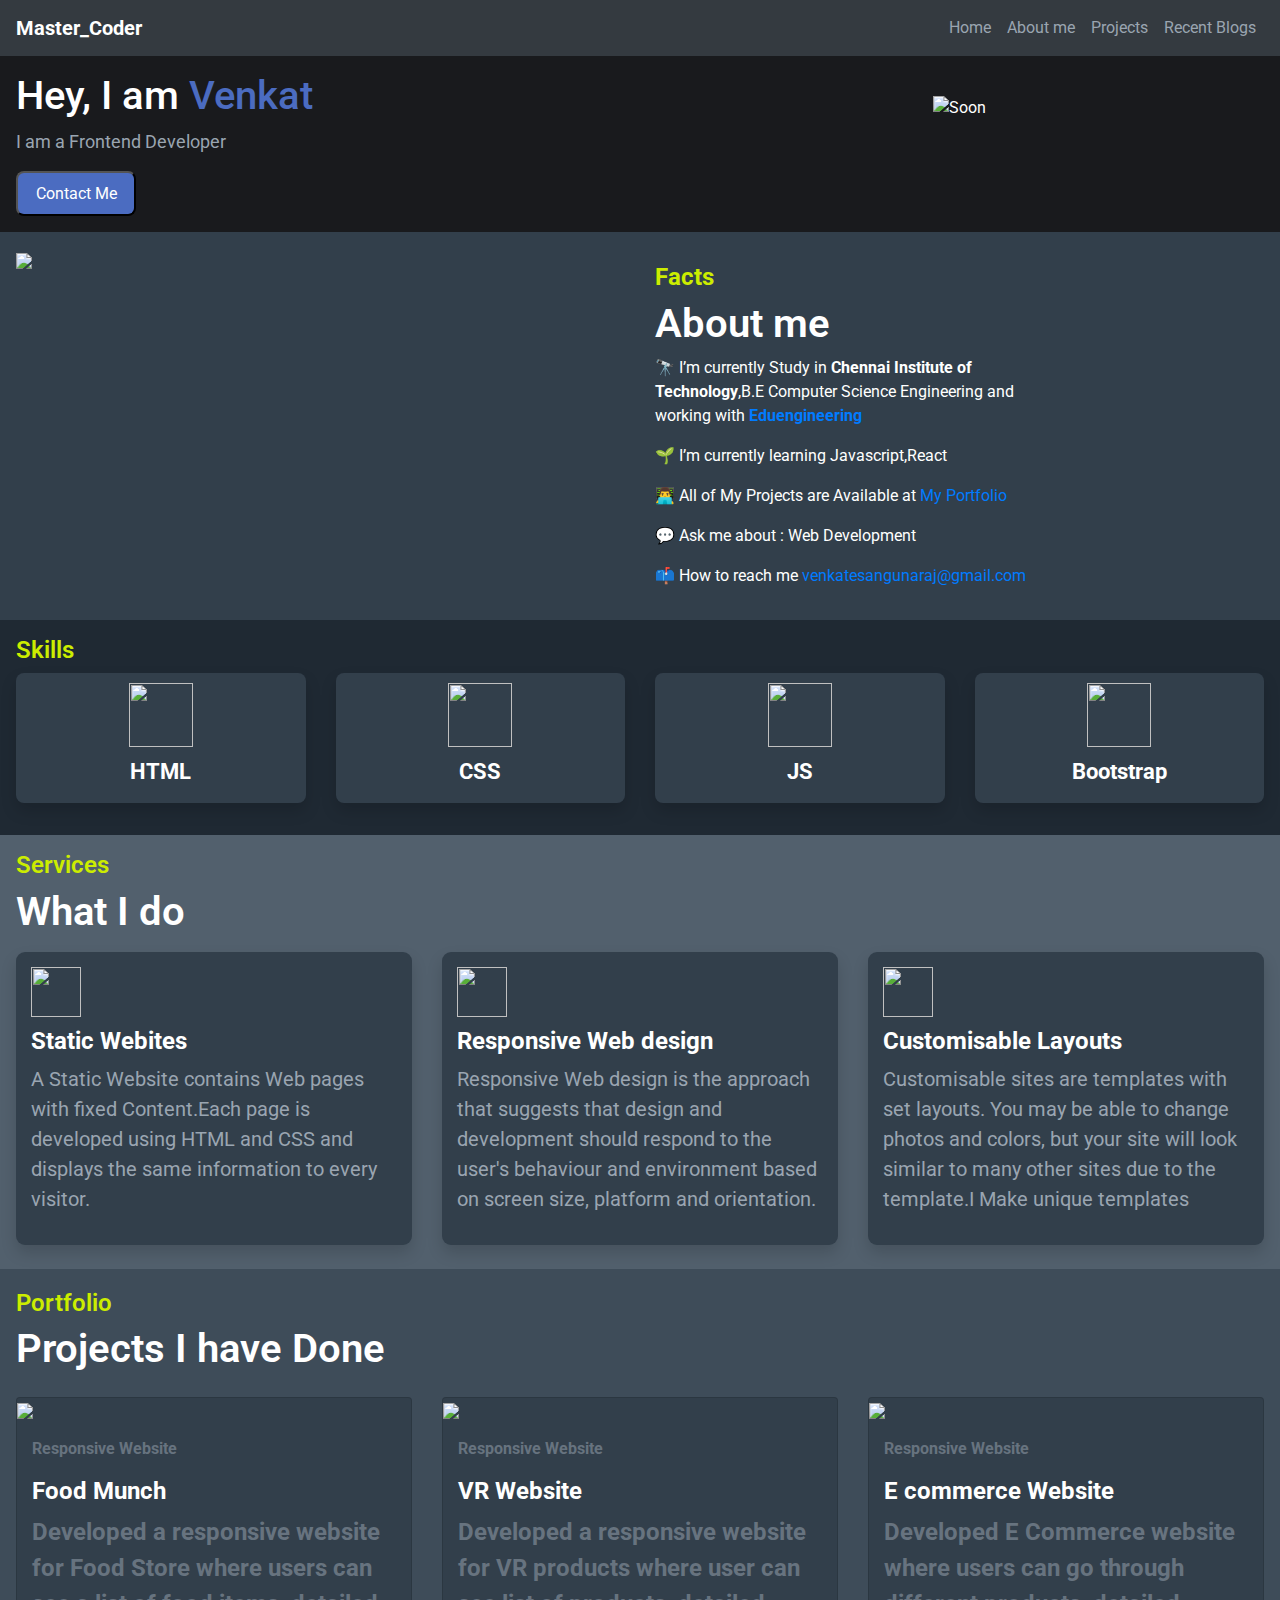
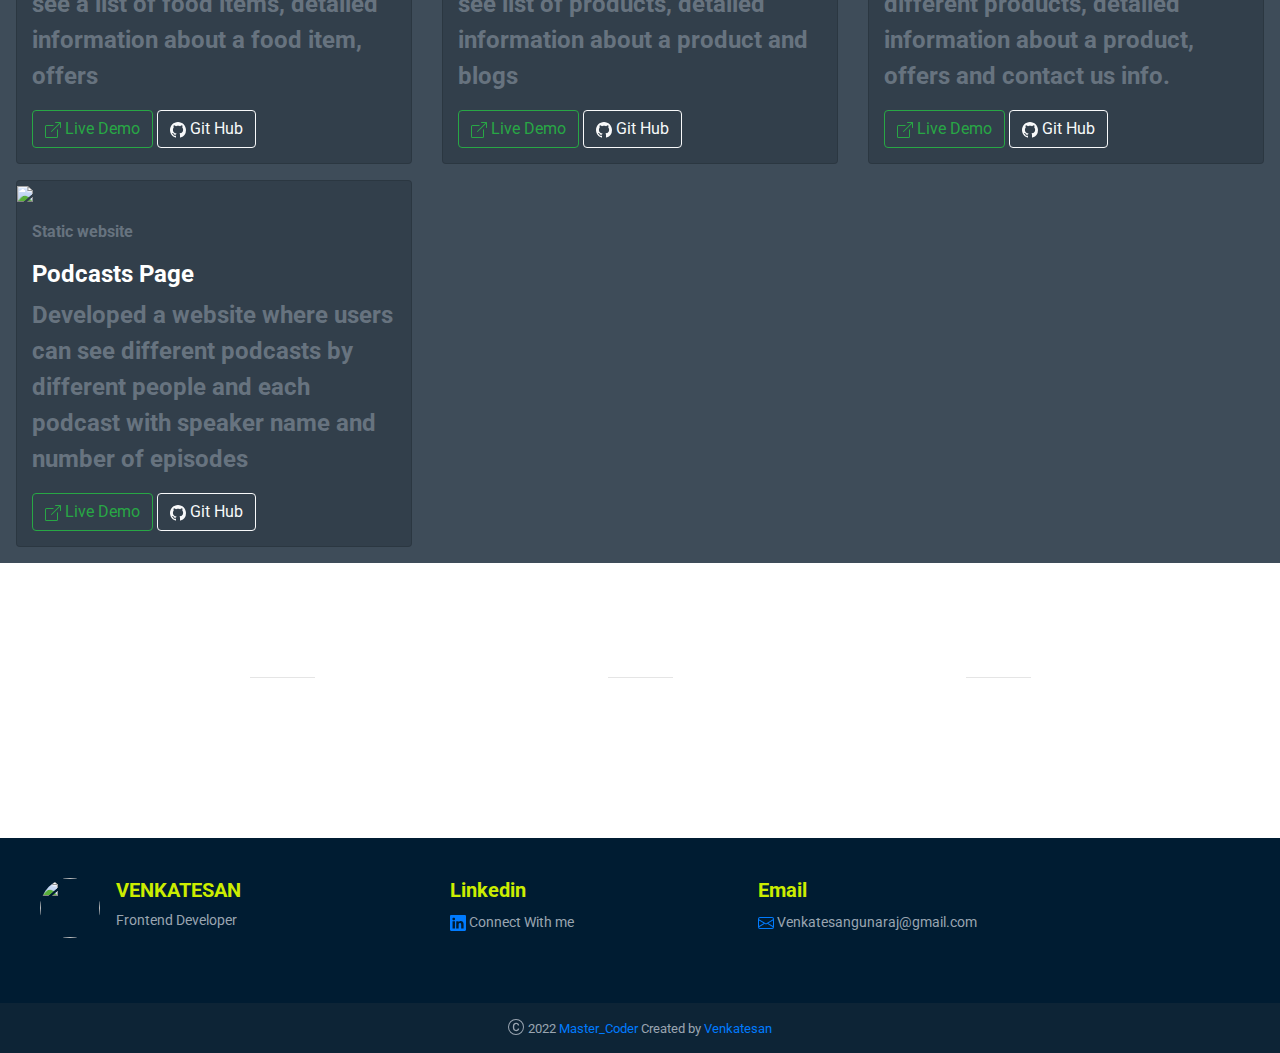
==== commit dd691053: "Update index.html" ====
--- a/index.html
+++ b/index.html
@@ -8,6 +8,8 @@
     <script src="https://stackpath.bootstrapcdn.com/bootstrap/4.5.2/js/bootstrap.min.js" integrity="sha384-B4gt1jrGC7Jh4AgTPSdUtOBvfO8shuf57BaghqFfPlYxofvL8/KUEfYiJOMMV+rV" crossorigin="anonymous"></script>
 
     <link rel="icon" href="https://res.cloudinary.com/dsq5spft3/image/upload/v1670701819/images-removebg-preview_cbvndu.png" type="image/icon type">
+    
+    <link rel="stylesheet" href="itsmevenkat.css">
 </head>
 
 <body>
--- a/itsmevenkat.css
+++ b/itsmevenkat.css
@@ -0,0 +1,274 @@
+@import url('https://fonts.googleapis.com/css2?family=Bree+Serif&family=Caveat:wght@400;700&family=Lobster&family=Monoton&family=Open+Sans:ital,wght@0,400;0,700;1,400;1,700&family=Playfair+Display+SC:ital,wght@0,400;0,700;1,700&family=Playfair+Display:ital,wght@0,400;0,700;1,700&family=Roboto:ital,wght@0,400;0,700;1,400;1,700&family=Source+Sans+Pro:ital,wght@0,400;0,700;1,700&family=Work+Sans:ital,wght@0,400;0,700;1,700&display=swap');
+
+html {
+    scroll-behavior: smooth;
+}
+
+body {
+    color: #ffffff;
+}
+
+.Header-Text {
+    color: #ffffff;
+    font-family: "Roboto";
+    font-weight: 700;
+}
+
+.finnal-class {
+    width: 100%;
+}
+
+.body-main {
+    background-color: #191a1d;
+}
+
+.Main-H1-text {
+    color: #ffffff;
+}
+
+.Main-p-text {
+    color: #9aa5b1;
+    font-family: "Roboto";
+    font-size: 18px;
+}
+
+.button-Style {
+    background-color: #4B6CC1;
+    width: 120px;
+    height: 45px;
+    border-radius: 8px;
+    color: #ffffff;
+    font-family: Roboto;
+
+}
+
+.web-212 {
+    height: 200px;
+}
+
+.ss-cc {
+    color: #4b6cc1;
+}
+
+.Main-heading {
+    color: #cced00;
+}
+
+.Main-heading-2 {
+    color: #ffffff;
+}
+
+.About-Me {
+    background-color: #1f2933;
+    font-family: "Roboto";
+
+}
+
+.About-Me-Heading {
+    color: #cced00;
+    font-family: "Roboto";
+    font-weight: 700;
+    padding-top: 15px;
+}
+
+.About-Me-Sub-Heading {
+    color: #ffffff;
+    font-family: "Roboto";
+    font-weight: 600;
+}
+
+.Skills-Box {
+    background-color: #323f4b;
+    border-radius: 8px;
+    padding: 10px;
+
+}
+
+.Skills-p-tag {
+    margin-top: 12px;
+    font-size: 22px;
+    font-family: "Roboto";
+    color: #ffffff;
+    font-weight: bold;
+    text-align: center;
+}
+
+.About-Me-Para {
+    color: #9aa5b1;
+    background-color: #323f4b;
+    padding: 15px;
+    font-family: "Roboto";
+}
+
+.bb-ground {
+    background-color: #323f4b;
+}
+
+.bb-ground-2 {
+    background-color: #1f2933;
+}
+
+.pp12 {
+    width: 64px;
+    height: 64px;
+}
+
+.Portfolio {
+    background-color: #3E4C59;
+    height: 100%;
+}
+
+.card {
+    background-color: #323F4B;
+}
+
+.Card-Preview {
+    padding: 15px;
+}
+
+.Card-Title {
+    color: #67737F;
+    font-weight: bold;
+}
+
+.Card-Title-p {
+    color: #67737F;
+    font-weight: bold;
+    font-family: "Roboto";
+    font-size: 24px;
+}
+
+.Card-Heading {
+    color: #ffffff;
+    font-family: "Roboto";
+}
+
+.Card-word {
+    color: #cced00;
+}
+
+.Work-done-Section {
+    background-image: url('https://d1tgh8fmlzexmh.cloudfront.net/ccbp-responsive-website/portfolio-work-done-bg.png');
+    background-size: cover;
+    height: 100%;
+}
+
+
+
+.break-line {
+    background-color: #ffffff;
+    width: 65px;
+    height: 0px;
+}
+
+.Work-done-Section-img {
+    text-align: center;
+}
+
+.Footer {
+    background-color: #001c32;
+    color: #9aa5b1;
+}
+
+.Footer-img {
+    width: 60px;
+    height: 60px;
+    border-radius: 40px;
+}
+
+.NN {
+    text-align: center;
+    display: flex;
+    flex-direction: column;
+    justify-content: center;
+
+}
+
+.Footer-phone-3,
+.Footer-phone-2,
+.Footer-phone-1 {
+    color: #9aa5b1;
+    width: 100%;
+    height: 100%;
+
+}
+
+.font-3 {
+    font-family: "Roboto";
+    font-size: 13px;
+    font-weight: bold;
+    color: #86929F;
+}
+
+.footer-copyrights {
+    background-color: #0d2436;
+    width: 100%;
+    color: #5a7184;
+    height: 50px;
+    font-family: "Roboto";
+    font-size: 13px;
+
+}
+
+.font-Cc-Green {
+    color: #cced00;
+    font-family: "Roboto";
+    font-size: 20px;
+    font-weight: bold;
+}
+
+.font-Cc-Green-Sub {
+    color: #9aa5b1;
+    font-family: "Roboto";
+    font-size: 14px;
+}
+
+.Services-Page {
+    background-color: #52606d;
+    width: 100%;
+    height: 100%;
+}
+
+.Card {
+    background-color: #323f4b;
+    color: #9aa5b1;
+    padding: 15px;
+    border-radius: 9px;
+    font-size: 20px;
+    font-family: "Roboto";
+    margin-top: 8px;
+    margin-bottom: 8px;
+
+}
+
+.Card-Heading {
+    color: #ffffff;
+    font-family: "Roboto";
+    font-size: 24px;
+    font-weight: bold;
+    margin-top: 10px;
+}
+
+.Card-img {
+    width: 50px;
+    height: 50px;
+}
+
+.Card-Main-heading {
+    color: #cced00;
+    font-family: "Roboto";
+    font-weight: 600;
+}
+
+.Card-sub-heading {
+    color: #ffffff;
+    font-family: "Roboto";
+    font-weight: 600;
+}
+
+.live-btn-i {
+    color: #ffffff;
+    background-color: transparent;
+    height: 55px;
+    font-family: "Roboto";
+}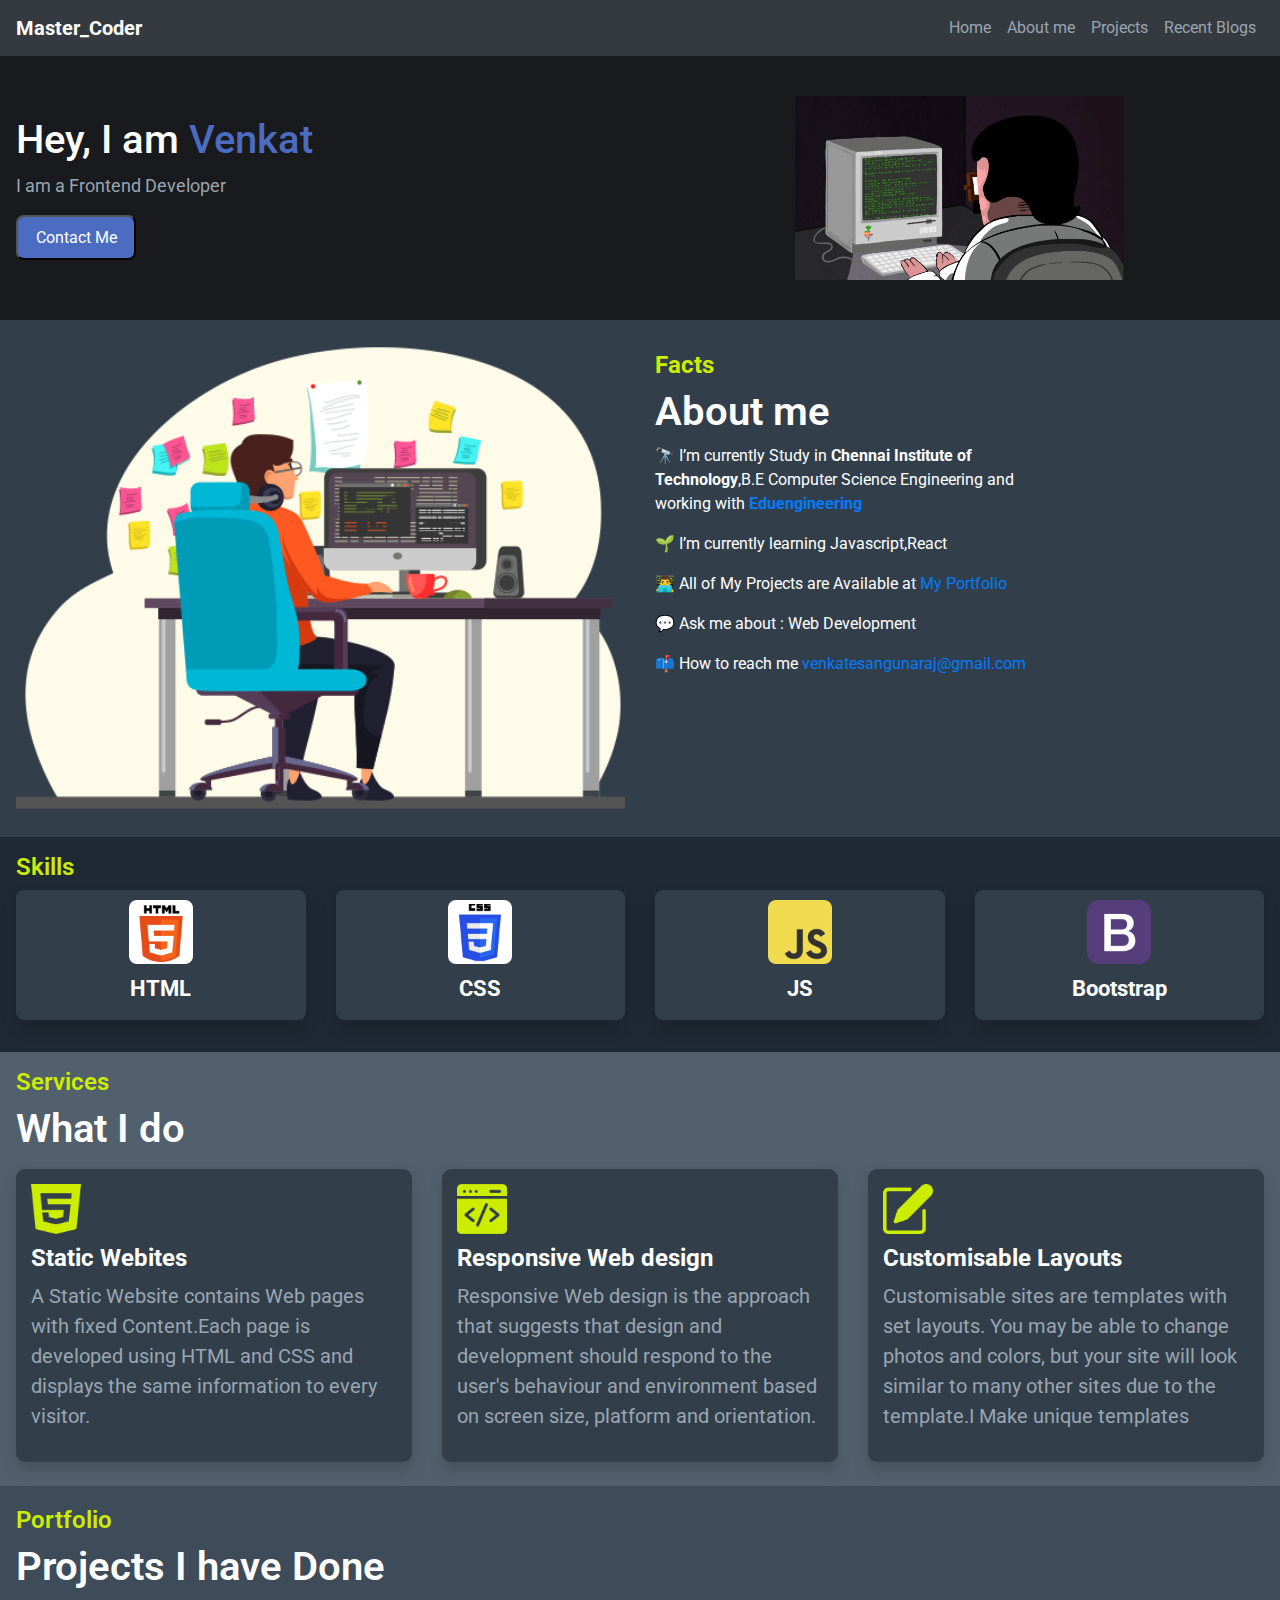
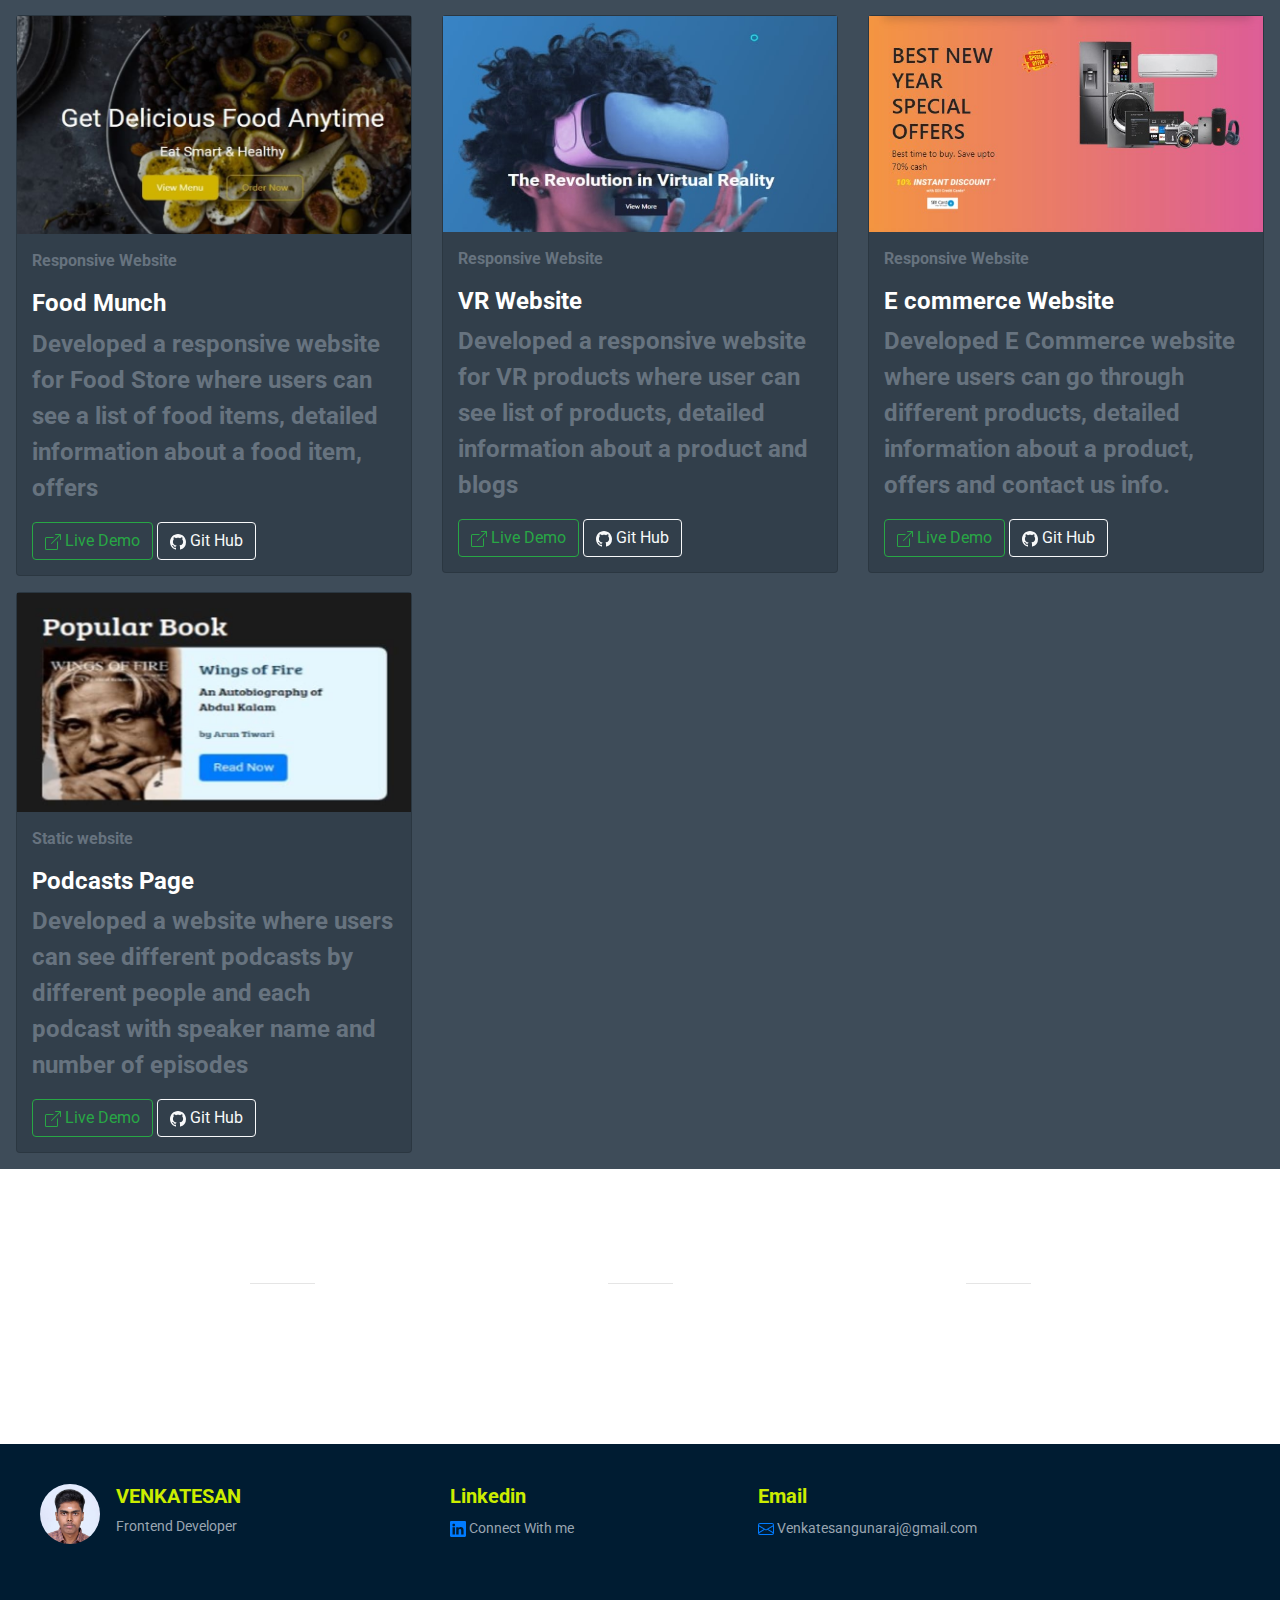
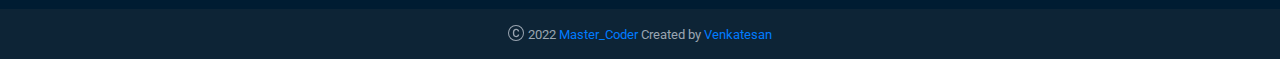
==== commit 27a56077: "Update V1" ====
--- a/index.html
+++ b/index.html
@@ -2,14 +2,22 @@
 <html>
 
 <head>
-    <link rel="stylesheet" href="https://stackpath.bootstrapcdn.com/bootstrap/4.5.2/css/bootstrap.min.css" integrity="sha384-JcKb8q3iqJ61gNV9KGb8thSsNjpSL0n8PARn9HuZOnIxN0hoP+VmmDGMN5t9UJ0Z" crossorigin="anonymous" />
+    <!--Bootstrap-->
+    <link rel="stylesheet" href="https://stackpath.bootstrapcdn.com/bootstrap/4.5.2/css/bootstrap.min.css" integrity="sha384-JcKb8q3iqJ61gNV9KGb8thSsNjpSL0n8PARn9HuZOnIxN0hoP+VmmDGMN5t9UJ0Z" crossorigin="anonymous"/>
+    
+    <!--JavaScript-->
+    <script src="https://cdn.jsdelivr.net/npm/popper.js@1.16.1/dist/umd/popper.min.js" integrity="sha384-9/reFTGAW83EW2RDu2S0VKaIzap3H66lZH81PoYlFhbGU+6BZp6G7niu735Sk7lN" crossorigin="anonymous"></script>
     <script src="https://code.jquery.com/jquery-3.5.1.slim.min.js" integrity="sha384-DfXdz2htPH0lsSSs5nCTpuj/zy4C+OGpamoFVy38MVBnE+IbbVYUew+OrCXaRkfj" crossorigin="anonymous"></script>
-    <script src="https://cdn.jsdelivr.net/npm/popper.js@1.16.1/dist/umd/popper.min.js" integrity="sha384-9/reFTGAW83EW2RDu2S0VKaIzap3H66lZH81PoYlFhbGU+6BZp6G7niu735Sk7lN" crossorigin="anonymous"></script>
     <script src="https://stackpath.bootstrapcdn.com/bootstrap/4.5.2/js/bootstrap.min.js" integrity="sha384-B4gt1jrGC7Jh4AgTPSdUtOBvfO8shuf57BaghqFfPlYxofvL8/KUEfYiJOMMV+rV" crossorigin="anonymous"></script>
 
-    <link rel="icon" href="https://res.cloudinary.com/dsq5spft3/image/upload/v1670701819/images-removebg-preview_cbvndu.png" type="image/icon type">
-    
-    <link rel="stylesheet" href="itsmevenkat.css">
+    <!--Icon-->
+    <link rel="icon" href="/Assets/images-removebg-preview_cbvndu.png" type="image/icon type">
+
+    <!--External Link-->
+    <link rel="stylesheet" href="/CSS/itsmevenkat.css">
+
+    <!--Title-->
+    <title>My Portfolio</title>
 </head>
 
 <body>
@@ -39,7 +47,7 @@
             <div class="row">
                 <div class="col-12 col-sm-6 col-md-6 order-md-2 ">
                     <div class="text-center">
-                        <img class="web-212 mt-3 mb-3 p-2 " src="https://res.cloudinary.com/dsq5spft3/image/upload/v1670695991/programming_crebeo.webp" alt="Soon" />
+                        <img class="web-212 mt-3 mb-3 p-2 " src="./Assets/programming_crebeo.webp" alt="Soon" />
                     </div>
 
                 </div>
@@ -70,7 +78,7 @@
                 </div>
 
                 <div class="col-12 col-md-6 order-md-1 d-inline">
-                    <img style="width:100%;" class="" src="https://res.cloudinary.com/dsq5spft3/image/upload/v1670662177/when-is-a-web-developer-needed_x9zsce.png" />
+                    <img style="width:100%;" class="" src="/Assets/when-is-a-web-developer-needed_x9zsce.png" />
                 </div>
 
                 <div class="col-12 col-md-4 order-md-2 d-inline">
@@ -102,28 +110,28 @@
 
                 <div class="col-6 col-md-3 mb-3">
                     <div class="Skills-Box text-center shadow">
-                        <img class="pp12" src="https://d1tgh8fmlzexmh.cloudfront.net/ccbp-responsive-website/portfolio-skills-html-img.png" />
+                        <img class="pp12" src="/Assets/portfolio-skills-html-img.png" />
                         <h1 class="Skills-p-tag">HTML</h1>
                     </div>
                 </div>
 
                 <div class="col-6 col-md-3 mb-3">
                     <div class="Skills-Box text-center shadow">
-                        <img class="pp12" src="https://d1tgh8fmlzexmh.cloudfront.net/ccbp-responsive-website/portfolio-skills-css-img.png" />
+                        <img class="pp12" src="/Assets/portfolio-skills-css-img.png" />
                         <h1 class="Skills-p-tag">CSS</h1>
                     </div>
                 </div>
 
                 <div class="col-6 col-md-3 mb-3">
                     <div class="Skills-Box text-center shadow">
-                        <img class="pp12" src="https://d1tgh8fmlzexmh.cloudfront.net/ccbp-responsive-website/portfolio-skills-js-img.png" />
+                        <img class="pp12" src="/Assets/portfolio-skills-js-img.png" />
                         <h1 class="Skills-p-tag">JS</h1>
                     </div>
                 </div>
 
                 <div class="col-6 col-md-3 mb-3">
                     <div class="Skills-Box text-center shadow">
-                        <img class="pp12" src="https://d1tgh8fmlzexmh.cloudfront.net/ccbp-responsive-website/portfolio-skills-bootstrap-img.png" />
+                        <img class="pp12" src="/Assets/portfolio-skills-bootstrap-img.png" />
                         <h1 class="Skills-p-tag">Bootstrap</h1>
                     </div>
                 </div>
@@ -146,7 +154,7 @@
 
                 <div class="col-12 col-sm-12 col-md-6 col-lg-4">
                     <div class="Card shadow">
-                        <img class="Card-img" src="https://d1tgh8fmlzexmh.cloudfront.net/ccbp-responsive-website/portfolio-web-design-img.png" />
+                        <img class="Card-img" src="/Assets/portfolio-web-design-img.png" />
                         <h1 class="Card-Heading">Static Webites</h1>
                         <p>A Static Website contains Web pages with fixed Content.Each page is developed using HTML and CSS and displays the same information to every visitor.</p>
                     </div>
@@ -154,7 +162,7 @@
 
                 <div class="col-12 col-md-6 col-lg-4">
                     <div class="Card shadow">
-                        <img class="Card-img" src="https://d1tgh8fmlzexmh.cloudfront.net/ccbp-responsive-website/portfolio-web-development-img.png" />
+                        <img class="Card-img" src="/Assets/portfolio-web-development-img.png" />
                         <h1 class="Card-Heading">Responsive Web design</h1>
                         <p>Responsive Web design is the approach that suggests that design and development should respond to the user's behaviour and environment based on screen size, platform and orientation.</p>
                     </div>
@@ -162,7 +170,7 @@
 
                 <div class="col-12 col-md-6 col-lg-4">
                     <div class="Card shadow">
-                        <img class="Card-img" src="https://d1tgh8fmlzexmh.cloudfront.net/ccbp-responsive-website/portfolio-customize-img.png" />
+                        <img class="Card-img" src="/Assets/portfolio-customize-img.png" />
                         <h1 class="Card-Heading">Customisable Layouts</h1>
                         <p>Customisable sites are templates with set layouts. You may be able to change photos and colors, but your site will look similar to many other sites due to the template.I Make unique templates</p>
                     </div>
@@ -184,7 +192,7 @@
                 <div class="col-12 col-md-6 col-lg-4">
                     <div class="card mt-3">
                         <div>
-                            <img style="width:100%;" src="https://res.cloudinary.com/dsq5spft3/image/upload/c_scale,h_455,w_820/v1672079497/Cover_Food_Munch_page_ibnk5a.jpg" />
+                            <img style="width:100%;" src="/Assets/Cover_Food_Munch_page_ibnk5a.jpg" />
                         </div>
 
                         <div class="Card-Preview">
@@ -195,13 +203,13 @@
                             <p class="Card-Title-p">Developed a responsive website for Food Store where users can see a list of food items, detailed information about a food item, offers</p>
 
                             <a href="https://venkatmastercoder.github.io/Food-Munch-Website/">
-                                <button type="button" class="btn btn-outline-success"><svg xmlns="http://www.w3.org/2000/svg" width="16" height="16" fill="currentColor" class="bi bi-box-arrow-up-right" viewBox="0 0 16 16">
+                                <button type="button" class="btn btn-outline-success"><svg xmlns="http://www.w3.org/2000/svg" width="16" height="16" fill="currentColor" class="bi bi-box-arrow-up-right" viewbox="0 0 16 16">
                                         <path fill-rule="evenodd" d="M8.636 3.5a.5.5 0 0 0-.5-.5H1.5A1.5 1.5 0 0 0 0 4.5v10A1.5 1.5 0 0 0 1.5 16h10a1.5 1.5 0 0 0 1.5-1.5V7.864a.5.5 0 0 0-1 0V14.5a.5.5 0 0 1-.5.5h-10a.5.5 0 0 1-.5-.5v-10a.5.5 0 0 1 .5-.5h6.636a.5.5 0 0 0 .5-.5z" />
                                         <path fill-rule="evenodd" d="M16 .5a.5.5 0 0 0-.5-.5h-5a.5.5 0 0 0 0 1h3.793L6.146 9.146a.5.5 0 1 0 .708.708L15 1.707V5.5a.5.5 0 0 0 1 0v-5z" />
                                     </svg> Live Demo</button> </a>
 
                             <a href="https://github.com/VenkatMastercoder/Food-Munch-Website">
-                                <button class="btn btn-outline-light"><svg xmlns="http://www.w3.org/2000/svg" width="16" height="16" fill="currentColor" class="bi bi-github" viewBox="0 0 16 16">
+                                <button class="btn btn-outline-light"><svg xmlns="http://www.w3.org/2000/svg" width="16" height="16" fill="currentColor" class="bi bi-github" viewbox="0 0 16 16">
                                         <path d="M8 0C3.58 0 0 3.58 0 8c0 3.54 2.29 6.53 5.47 7.59.4.07.55-.17.55-.38 0-.19-.01-.82-.01-1.49-2.01.37-2.53-.49-2.69-.94-.09-.23-.48-.94-.82-1.13-.28-.15-.68-.52-.01-.53.63-.01 1.08.58 1.23.82.72 1.21 1.87.87 2.33.66.07-.52.28-.87.51-1.07-1.78-.2-3.64-.89-3.64-3.95 0-.87.31-1.59.82-2.15-.08-.2-.36-1.02.08-2.12 0 0 .67-.21 2.2.82.64-.18 1.32-.27 2-.27.68 0 1.36.09 2 .27 1.53-1.04 2.2-.82 2.2-.82.44 1.1.16 1.92.08 2.12.51.56.82 1.27.82 2.15 0 3.07-1.87 3.75-3.65 3.95.29.25.54.73.54 1.48 0 1.07-.01 1.93-.01 2.2 0 .21.15.46.55.38A8.012 8.012 0 0 0 16 8c0-4.42-3.58-8-8-8z" />
                                     </svg> Git Hub</button>
                             </a>
@@ -212,7 +220,7 @@
                 <div class="col-12 col-md-6 col-lg-4">
                     <div class="card mt-3">
                         <div>
-                            <img style="width:100%;" src="https://res.cloudinary.com/dsq5spft3/image/upload/c_scale,h_350,w_638/v1673415726/VR_Website_Cover_didcdi.jpg" />
+                            <img style="width:100%;" src="/Assets/VR_Website_Cover_didcdi.jpg" />
                         </div>
 
                         <div class="Card-Preview">
@@ -223,13 +231,13 @@
                             <p class="Card-Title-p">Developed a responsive website for VR products where user can see list of products, detailed information about a product and blogs </p>
 
                             <a href="https://venkatmastercoder.github.io/VR-Website/">
-                                <button type="button" class="btn btn-outline-success"><svg xmlns="http://www.w3.org/2000/svg" width="16" height="16" fill="currentColor" class="bi bi-box-arrow-up-right" viewBox="0 0 16 16">
+                                <button type="button" class="btn btn-outline-success"><svg xmlns="http://www.w3.org/2000/svg" width="16" height="16" fill="currentColor" class="bi bi-box-arrow-up-right" viewbox="0 0 16 16">
                                         <path fill-rule="evenodd" d="M8.636 3.5a.5.5 0 0 0-.5-.5H1.5A1.5 1.5 0 0 0 0 4.5v10A1.5 1.5 0 0 0 1.5 16h10a1.5 1.5 0 0 0 1.5-1.5V7.864a.5.5 0 0 0-1 0V14.5a.5.5 0 0 1-.5.5h-10a.5.5 0 0 1-.5-.5v-10a.5.5 0 0 1 .5-.5h6.636a.5.5 0 0 0 .5-.5z" />
                                         <path fill-rule="evenodd" d="M16 .5a.5.5 0 0 0-.5-.5h-5a.5.5 0 0 0 0 1h3.793L6.146 9.146a.5.5 0 1 0 .708.708L15 1.707V5.5a.5.5 0 0 0 1 0v-5z" />
                                     </svg> Live Demo</button> </a>
 
                             <a href="https://github.com/VenkatMastercoder/VR-Website">
-                                <button class="btn btn-outline-light"><svg xmlns="http://www.w3.org/2000/svg" width="16" height="16" fill="currentColor" class="bi bi-github" viewBox="0 0 16 16">
+                                <button class="btn btn-outline-light"><svg xmlns="http://www.w3.org/2000/svg" width="16" height="16" fill="currentColor" class="bi bi-github" viewbox="0 0 16 16">
                                         <path d="M8 0C3.58 0 0 3.58 0 8c0 3.54 2.29 6.53 5.47 7.59.4.07.55-.17.55-.38 0-.19-.01-.82-.01-1.49-2.01.37-2.53-.49-2.69-.94-.09-.23-.48-.94-.82-1.13-.28-.15-.68-.52-.01-.53.63-.01 1.08.58 1.23.82.72 1.21 1.87.87 2.33.66.07-.52.28-.87.51-1.07-1.78-.2-3.64-.89-3.64-3.95 0-.87.31-1.59.82-2.15-.08-.2-.36-1.02.08-2.12 0 0 .67-.21 2.2.82.64-.18 1.32-.27 2-.27.68 0 1.36.09 2 .27 1.53-1.04 2.2-.82 2.2-.82.44 1.1.16 1.92.08 2.12.51.56.82 1.27.82 2.15 0 3.07-1.87 3.75-3.65 3.95.29.25.54.73.54 1.48 0 1.07-.01 1.93-.01 2.2 0 .21.15.46.55.38A8.012 8.012 0 0 0 16 8c0-4.42-3.58-8-8-8z" />
                                     </svg> Git Hub</button>
                             </a>
@@ -243,7 +251,7 @@
                 <div class="col-12 col-md-6 col-lg-4">
                     <div class="card mt-3">
                         <div>
-                            <img style="width:100%;" src="https://res.cloudinary.com/dsq5spft3/image/upload/v1673415846/FlyBuy_Cover_vb185h.jpg" />
+                            <img style="width:100%;" src="/Assets/FlyBuy_Cover_vb185h.jpg" />
                         </div>
 
                         <div class="Card-Preview">
@@ -254,7 +262,7 @@
                             <p class="Card-Title-p">Developed E Commerce website where users can go through different products, detailed information about a product, offers and contact us info.</p>
 
                             <a href="https://venkatmastercoder.github.io/E-Commerce-Website/">
-                                <button type="button" class="btn btn-outline-success"><svg xmlns="http://www.w3.org/2000/svg" width="16" height="16" fill="currentColor" class="bi bi-box-arrow-up-right" viewBox="0 0 16 16">
+                                <button type="button" class="btn btn-outline-success"><svg xmlns="http://www.w3.org/2000/svg" width="16" height="16" fill="currentColor" class="bi bi-box-arrow-up-right" viewbox="0 0 16 16">
                                         <path fill-rule="evenodd" d="M8.636 3.5a.5.5 0 0 0-.5-.5H1.5A1.5 1.5 0 0 0 0 4.5v10A1.5 1.5 0 0 0 1.5 16h10a1.5 1.5 0 0 0 1.5-1.5V7.864a.5.5 0 0 0-1 0V14.5a.5.5 0 0 1-.5.5h-10a.5.5 0 0 1-.5-.5v-10a.5.5 0 0 1 .5-.5h6.636a.5.5 0 0 0 .5-.5z" />
                                         <path fill-rule="evenodd" d="M16 .5a.5.5 0 0 0-.5-.5h-5a.5.5 0 0 0 0 1h3.793L6.146 9.146a.5.5 0 1 0 .708.708L15 1.707V5.5a.5.5 0 0 0 1 0v-5z" />
                                     </svg> Live Demo</button>
@@ -262,7 +270,7 @@
 
                             <a href="https://github.com/VenkatMastercoder/E-Commerce-Website">
                                 <button class="btn btn-outline-light">
-                                    <svg xmlns="http://www.w3.org/2000/svg" width="16" height="16" fill="currentColor" class="bi bi-github" viewBox="0 0 16 16">
+                                    <svg xmlns="http://www.w3.org/2000/svg" width="16" height="16" fill="currentColor" class="bi bi-github" viewbox="0 0 16 16">
                                         <path d="M8 0C3.58 0 0 3.58 0 8c0 3.54 2.29 6.53 5.47 7.59.4.07.55-.17.55-.38 0-.19-.01-.82-.01-1.49-2.01.37-2.53-.49-2.69-.94-.09-.23-.48-.94-.82-1.13-.28-.15-.68-.52-.01-.53.63-.01 1.08.58 1.23.82.72 1.21 1.87.87 2.33.66.07-.52.28-.87.51-1.07-1.78-.2-3.64-.89-3.64-3.95 0-.87.31-1.59.82-2.15-.08-.2-.36-1.02.08-2.12 0 0 .67-.21 2.2.82.64-.18 1.32-.27 2-.27.68 0 1.36.09 2 .27 1.53-1.04 2.2-.82 2.2-.82.44 1.1.16 1.92.08 2.12.51.56.82 1.27.82 2.15 0 3.07-1.87 3.75-3.65 3.95.29.25.54.73.54 1.48 0 1.07-.01 1.93-.01 2.2 0 .21.15.46.55.38A8.012 8.012 0 0 0 16 8c0-4.42-3.58-8-8-8z" />
                                     </svg> Git Hub</button>
                             </a>
@@ -277,7 +285,7 @@
                 <div class="col-12 col-md-6 col-lg-4">
                     <div class="card mt-3">
                         <div>
-                            <img style="width:100%;" src="https://res.cloudinary.com/dsq5spft3/image/upload/c_scale,h_455,w_820/v1672075621/Cover_Book_Store_page_k7lead.jpg" />
+                            <img style="width:100%;" src="/Assets/Cover_Book_Store_page_k7lead.jpg" />
                         </div>
 
                         <div class="Card-Preview">
@@ -288,13 +296,13 @@
                             <p class="Card-Title-p">Developed a website where users can see different podcasts by different people and each podcast with speaker name and number of episodes</p>
 
                             <a href="https://venkatmastercoder.github.io/Book-Store-Page/">
-                                <button type="button" class="btn btn-outline-success"><svg xmlns="http://www.w3.org/2000/svg" width="16" height="16" fill="currentColor" class="bi bi-box-arrow-up-right" viewBox="0 0 16 16">
+                                <button type="button" class="btn btn-outline-success"><svg xmlns="http://www.w3.org/2000/svg" width="16" height="16" fill="currentColor" class="bi bi-box-arrow-up-right" viewbox="0 0 16 16">
                                         <path fill-rule="evenodd" d="M8.636 3.5a.5.5 0 0 0-.5-.5H1.5A1.5 1.5 0 0 0 0 4.5v10A1.5 1.5 0 0 0 1.5 16h10a1.5 1.5 0 0 0 1.5-1.5V7.864a.5.5 0 0 0-1 0V14.5a.5.5 0 0 1-.5.5h-10a.5.5 0 0 1-.5-.5v-10a.5.5 0 0 1 .5-.5h6.636a.5.5 0 0 0 .5-.5z" />
                                         <path fill-rule="evenodd" d="M16 .5a.5.5 0 0 0-.5-.5h-5a.5.5 0 0 0 0 1h3.793L6.146 9.146a.5.5 0 1 0 .708.708L15 1.707V5.5a.5.5 0 0 0 1 0v-5z" />
                                     </svg> Live Demo</button> </a>
 
                             <a href="https://github.com/VenkatMastercoder/Book-Store-Page">
-                                <button class="btn btn-outline-light"><svg xmlns="http://www.w3.org/2000/svg" width="16" height="16" fill="currentColor" class="bi bi-github" viewBox="0 0 16 16">
+                                <button class="btn btn-outline-light"><svg xmlns="http://www.w3.org/2000/svg" width="16" height="16" fill="currentColor" class="bi bi-github" viewbox="0 0 16 16">
                                         <path d="M8 0C3.58 0 0 3.58 0 8c0 3.54 2.29 6.53 5.47 7.59.4.07.55-.17.55-.38 0-.19-.01-.82-.01-1.49-2.01.37-2.53-.49-2.69-.94-.09-.23-.48-.94-.82-1.13-.28-.15-.68-.52-.01-.53.63-.01 1.08.58 1.23.82.72 1.21 1.87.87 2.33.66.07-.52.28-.87.51-1.07-1.78-.2-3.64-.89-3.64-3.95 0-.87.31-1.59.82-2.15-.08-.2-.36-1.02.08-2.12 0 0 .67-.21 2.2.82.64-.18 1.32-.27 2-.27.68 0 1.36.09 2 .27 1.53-1.04 2.2-.82 2.2-.82.44 1.1.16 1.92.08 2.12.51.56.82 1.27.82 2.15 0 3.07-1.87 3.75-3.65 3.95.29.25.54.73.54 1.48 0 1.07-.01 1.93-.01 2.2 0 .21.15.46.55.38A8.012 8.012 0 0 0 16 8c0-4.42-3.58-8-8-8z" />
                                     </svg> Git Hub</button>
                             </a>
@@ -315,7 +323,7 @@
                 <div class="row d-flex flex-row justify-content-center">
                     <div class="col-4 ">
                         <div class="Work-done-Section-img">
-                            <svg style="height:50px; width:60px;" xmlns="http://www.w3.org/200/svg" width="16" height="16" fill="currentColor" class="bi bi-hand-thumbs-up" viewBox="0 0 16 16">
+                            <svg style="height:50px; width:60px;" xmlns="http://www.w3.org/200/svg" width="16" height="16" fill="currentColor" class="bi bi-hand-thumbs-up" viewbox="0 0 16 16">
                                 <path d="M8.864.046C7.908-.193 7.02.53 6.956 1.466c-.072 1.051-.23 2.016-.428 2.59-.125.36-.479 1.013-1.04 1.639-.557.623-1.282 1.178-2.131 1.41C2.685 7.288 2 7.87 2 8.72v4.001c0 .845.682 1.464 1.448 1.545 1.07.114 1.564.415 2.068.723l.048.03c.272.165.578.348.97.484.397.136.861.217 1.466.217h3.5c.937 0 1.599-.477 1.934-1.064a1.86 1.86 0 0 0 .254-.912c0-.152-.023-.312-.077-.464.201-.263.38-.578.488-.901.11-.33.172-.762.004-1.149.069-.13.12-.269.159-.403.077-.27.113-.568.113-.857 0-.288-.036-.585-.113-.856a2.144 2.144 0 0 0-.138-.362 1.9 1.9 0 0 0 .234-1.734c-.206-.592-.682-1.1-1.2-1.272-.847-.282-1.803-.276-2.516-.211a9.84 9.84 0 0 0-.443.05 9.365 9.365 0 0 0-.062-4.509A1.38 1.38 0 0 0 9.125.111L8.864.046zM11.5 14.721H8c-.51 0-.863-.069-1.14-.164-.281-.097-.506-.228-.776-.393l-.04-.024c-.555-.339-1.198-.731-2.49-.868-.333-.036-.554-.29-.554-.55V8.72c0-.254.226-.543.62-.65 1.095-.3 1.977-.996 2.614-1.708.635-.71 1.064-1.475 1.238-1.978.243-.7.407-1.768.482-2.85.025-.362.36-.594.667-.518l.262.066c.16.04.258.143.288.255a8.34 8.34 0 0 1-.145 4.725.5.5 0 0 0 .595.644l.003-.001.014-.003.058-.014a8.908 8.908 0 0 1 1.036-.157c.663-.06 1.457-.054 2.11.164.175.058.45.3.57.65.107.308.087.67-.266 1.022l-.353.353.353.354c.043.043.105.141.154.315.048.167.075.37.075.581 0 .212-.027.414-.075.582-.05.174-.111.272-.154.315l-.353.353.353.354c.047.047.109.177.005.488a2.224 2.224 0 0 1-.505.805l-.353.353.353.354c.006.005.041.05.041.17a.866.866 0 0 1-.121.416c-.165.288-.503.56-1.066.56z" />
                             </svg>
 
@@ -329,7 +337,7 @@
 
                     <div class="col-4">
                         <div class="Work-done-Section-img">
-                            <svg style="height:50px; width:60px;" xmlns="http://www.w3.org/2000/svg" width="16" height="16" fill="currentColor" class="bi bi-code-square" viewBox="0 0 16 16">
+                            <svg style="height:50px; width:60px;" xmlns="http://www.w3.org/2000/svg" width="16" height="16" fill="currentColor" class="bi bi-code-square" viewbox="0 0 16 16">
                                 <path d="M14 1a1 1 0 0 1 1 1v12a1 1 0 0 1-1 1H2a1 1 0 0 1-1-1V2a1 1 0 0 1 1-1h12zM2 0a2 2 0 0 0-2 2v12a2 2 0 0 0 2 2h12a2 2 0 0 0 2-2V2a2 2 0 0 0-2-2H2z" />
                                 <path d="M6.854 4.646a.5.5 0 0 1 0 .708L4.207 8l2.647 2.646a.5.5 0 0 1-.708.708l-3-3a.5.5 0 0 1 0-.708l3-3a.5.5 0 0 1 .708 0zm2.292 0a.5.5 0 0 0 0 .708L11.793 8l-2.647 2.646a.5.5 0 0 0 .708.708l3-3a.5.5 0 0 0 0-.708l-3-3a.5.5 0 0 0-.708 0z" />
                             </svg>
@@ -343,7 +351,7 @@
 
                     <div class="col-4">
                         <div class="Work-done-Section-img">
-                            <svg style="height:50px; width:60px;" xmlns="http://www.w3.org/2000/svg" width="16" height="16" fill="currentColor" class="bi bi-clock" viewBox="0 0 16 16">
+                            <svg style="height:50px; width:60px;" xmlns="http://www.w3.org/2000/svg" width="16" height="16" fill="currentColor" class="bi bi-clock" viewbox="0 0 16 16">
                                 <path d="M8 3.5a.5.5 0 0 0-1 0V9a.5.5 0 0 0 .252.434l3.5 2a.5.5 0 0 0 .496-.868L8 8.71V3.5z" />
                                 <path d="M8 16A8 8 0 1 0 8 0a8 8 0 0 0 0 16zm7-8A7 7 0 1 1 1 8a7 7 0 0 1 14 0z" />
                             </svg>
@@ -365,7 +373,7 @@
             <div class="row p-4">
                 <div class="col-12 col-md-4 mb-3">
                     <div class="d-flex flex-row justify-content-start">
-                        <img class="Footer-img" src="https://res.cloudinary.com/dsq5spft3/image/upload/v1670698718/96653425_l9l479.jpg" />
+                        <img class="Footer-img" src="/Assets/96653425_l9l479.jpg" />
 
                         <div class="ml-3">
                             <h5 class="font-Cc-Green">VENKATESAN</h5>
@@ -376,7 +384,7 @@
                 <div class="col-12 col-md-3 mb-3">
                     <div class="Footer-phone-3">
                         <h1 class="font-Cc-Green">Linkedin</h1>
-                        <a href="http://www.linkedin.com/in/venkatesan-g-0616a0247"><svg xmlns="http://www.w3.org/2000/svg" width="16" height="16" fill="currentColor" class="bi bi-linkedin" viewBox="0 0 16 16">
+                        <a href="http://www.linkedin.com/in/venkatesan-g-0616a0247"><svg xmlns="http://www.w3.org/2000/svg" width="16" height="16" fill="currentColor" class="bi bi-linkedin" viewbox="0 0 16 16">
                                 <path d="M0 1.146C0 .513.526 0 1.175 0h13.65C15.474 0 16 .513 16 1.146v13.708c0 .633-.526 1.146-1.175 1.146H1.175C.526 16 0 15.487 0 14.854V1.146zm4.943 12.248V6.169H2.542v7.225h2.401zm-1.2-8.212c.837 0 1.358-.554 1.358-1.248-.015-.709-.52-1.248-1.342-1.248-.822 0-1.359.54-1.359 1.248 0 .694.521 1.248 1.327 1.248h.016zm4.908 8.212V9.359c0-.216.016-.432.08-.586.173-.431.568-.878 1.232-.878.869 0 1.216.662 1.216 1.634v3.865h2.401V9.25c0-2.22-1.184-3.252-2.764-3.252-1.274 0-1.845.7-2.165 1.193v.025h-.016a5.54 5.54 0 0 1 .016-.025V6.169h-2.4c.03.678 0 7.225 0 7.225h2.4z" />
                             </svg><span class="font-Cc-Green-Sub"> Connect With me</span></a>
                     </div>
@@ -384,7 +392,7 @@
                 <div class="col-12 col-md-5 mb-3">
                     <div class="Footer-phone-2 ">
                         <h1 class="font-Cc-Green">Email</h1>
-                        <a href="mailto:Venkatesangunaraj@gmail.com"><svg xmlns="https://www.w3.org/2000/svg" width="16" height="16" fill="currentColor" class="bi bi-envelope" viewBox="0 0 16 16">
+                        <a href="mailto:Venkatesangunaraj@gmail.com"><svg xmlns="https://www.w3.org/2000/svg" width="16" height="16" fill="currentColor" class="bi bi-envelope" viewbox="0 0 16 16">
                                 <path d="M0 4a2 2 0 0 1 2-2h12a2 2 0 0 1 2 2v8a2 2 0 0 1-2 2H2a2 2 0 0 1-2-2V4Zm2-1a1 1 0 0 0-1 1v.217l7 4.2 7-4.2V4a1 1 0 0 0-1-1H2Zm13 2.383-4.708 2.825L15 11.105V5.383Zm-.034 6.876-5.64-3.471L8 9.583l-1.326-.795-5.64 3.47A1 1 0 0 0 2 13h12a1 1 0 0 0 .966-.741ZM1 11.105l4.708-2.897L1 5.383v5.722Z" />
                             </svg><span class="font-Cc-Green-Sub"> Venkatesangunaraj@gmail.com</span></a>
                     </div>
@@ -396,7 +404,7 @@
             <div class="row">
                 <div class="col-12 col-md-12 ">
                     <div class="Footer-phone-1 d-flex flex-row justify-content-center mt-2">
-                        <svg xmlns="http://www.w3.org/2000/svg" width="16" height="16" fill="currentColor" class="bi bi-c-circle" viewBox="0 0 16 16">
+                        <svg xmlns="http://www.w3.org/2000/svg" width="16" height="16" fill="currentColor" class="bi bi-c-circle" viewbox="0 0 16 16">
                             <path d="M1 8a7 7 0 1 0 14 0A7 7 0 0 0 1 8Zm15 0A8 8 0 1 1 0 8a8 8 0 0 1 16 0ZM8.146 4.992c-1.212 0-1.927.92-1.927 2.502v1.06c0 1.571.703 2.462 1.927 2.462.979 0 1.641-.586 1.729-1.418h1.295v.093c-.1 1.448-1.354 2.467-3.03 2.467-2.091 0-3.269-1.336-3.269-3.603V7.482c0-2.261 1.201-3.638 3.27-3.638 1.681 0 2.935 1.054 3.029 2.572v.088H9.875c-.088-.879-.768-1.512-1.729-1.512Z" />
                         </svg> <span class="pl-1"> 2022 <a href="https://github.com/VenkatMastercoder">Master_Coder</a> Created by <a href="https://www.linkedin.com/in/venkatesan-tech/">Venkatesan</a></span>
                     </div>
--- a/CSS/itsmevenkat.css
+++ b/CSS/itsmevenkat.css
@@ -0,0 +1,274 @@
+@import url('https://fonts.googleapis.com/css2?family=Bree+Serif&family=Caveat:wght@400;700&family=Lobster&family=Monoton&family=Open+Sans:ital,wght@0,400;0,700;1,400;1,700&family=Playfair+Display+SC:ital,wght@0,400;0,700;1,700&family=Playfair+Display:ital,wght@0,400;0,700;1,700&family=Roboto:ital,wght@0,400;0,700;1,400;1,700&family=Source+Sans+Pro:ital,wght@0,400;0,700;1,700&family=Work+Sans:ital,wght@0,400;0,700;1,700&display=swap');
+
+html {
+    scroll-behavior: smooth;
+}
+
+body {
+    color: #ffffff;
+}
+
+.Header-Text {
+    color: #ffffff;
+    font-family: "Roboto";
+    font-weight: 700;
+}
+
+.finnal-class {
+    width: 100%;
+}
+
+.body-main {
+    background-color: #191a1d;
+}
+
+.Main-H1-text {
+    color: #ffffff;
+}
+
+.Main-p-text {
+    color: #9aa5b1;
+    font-family: "Roboto";
+    font-size: 18px;
+}
+
+.button-Style {
+    background-color: #4B6CC1;
+    width: 120px;
+    height: 45px;
+    border-radius: 8px;
+    color: #ffffff;
+    font-family: Roboto;
+
+}
+
+.web-212 {
+    height: 200px;
+}
+
+.ss-cc {
+    color: #4b6cc1;
+}
+
+.Main-heading {
+    color: #cced00;
+}
+
+.Main-heading-2 {
+    color: #ffffff;
+}
+
+.About-Me {
+    background-color: #1f2933;
+    font-family: "Roboto";
+
+}
+
+.About-Me-Heading {
+    color: #cced00;
+    font-family: "Roboto";
+    font-weight: 700;
+    padding-top: 15px;
+}
+
+.About-Me-Sub-Heading {
+    color: #ffffff;
+    font-family: "Roboto";
+    font-weight: 600;
+}
+
+.Skills-Box {
+    background-color: #323f4b;
+    border-radius: 8px;
+    padding: 10px;
+
+}
+
+.Skills-p-tag {
+    margin-top: 12px;
+    font-size: 22px;
+    font-family: "Roboto";
+    color: #ffffff;
+    font-weight: bold;
+    text-align: center;
+}
+
+.About-Me-Para {
+    color: #9aa5b1;
+    background-color: #323f4b;
+    padding: 15px;
+    font-family: "Roboto";
+}
+
+.bb-ground {
+    background-color: #323f4b;
+}
+
+.bb-ground-2 {
+    background-color: #1f2933;
+}
+
+.pp12 {
+    width: 64px;
+    height: 64px;
+}
+
+.Portfolio {
+    background-color: #3E4C59;
+    height: 100%;
+}
+
+.card {
+    background-color: #323F4B;
+}
+
+.Card-Preview {
+    padding: 15px;
+}
+
+.Card-Title {
+    color: #67737F;
+    font-weight: bold;
+}
+
+.Card-Title-p {
+    color: #67737F;
+    font-weight: bold;
+    font-family: "Roboto";
+    font-size: 24px;
+}
+
+.Card-Heading {
+    color: #ffffff;
+    font-family: "Roboto";
+}
+
+.Card-word {
+    color: #cced00;
+}
+
+.Work-done-Section {
+    background-image: url('https://d1tgh8fmlzexmh.cloudfront.net/ccbp-responsive-website/portfolio-work-done-bg.png');
+    background-size: cover;
+    height: 100%;
+}
+
+
+
+.break-line {
+    background-color: #ffffff;
+    width: 65px;
+    height: 0px;
+}
+
+.Work-done-Section-img {
+    text-align: center;
+}
+
+.Footer {
+    background-color: #001c32;
+    color: #9aa5b1;
+}
+
+.Footer-img {
+    width: 60px;
+    height: 60px;
+    border-radius: 40px;
+}
+
+.NN {
+    text-align: center;
+    display: flex;
+    flex-direction: column;
+    justify-content: center;
+
+}
+
+.Footer-phone-3,
+.Footer-phone-2,
+.Footer-phone-1 {
+    color: #9aa5b1;
+    width: 100%;
+    height: 100%;
+
+}
+
+.font-3 {
+    font-family: "Roboto";
+    font-size: 13px;
+    font-weight: bold;
+    color: #86929F;
+}
+
+.footer-copyrights {
+    background-color: #0d2436;
+    width: 100%;
+    color: #5a7184;
+    height: 50px;
+    font-family: "Roboto";
+    font-size: 13px;
+
+}
+
+.font-Cc-Green {
+    color: #cced00;
+    font-family: "Roboto";
+    font-size: 20px;
+    font-weight: bold;
+}
+
+.font-Cc-Green-Sub {
+    color: #9aa5b1;
+    font-family: "Roboto";
+    font-size: 14px;
+}
+
+.Services-Page {
+    background-color: #52606d;
+    width: 100%;
+    height: 100%;
+}
+
+.Card {
+    background-color: #323f4b;
+    color: #9aa5b1;
+    padding: 15px;
+    border-radius: 9px;
+    font-size: 20px;
+    font-family: "Roboto";
+    margin-top: 8px;
+    margin-bottom: 8px;
+
+}
+
+.Card-Heading {
+    color: #ffffff;
+    font-family: "Roboto";
+    font-size: 24px;
+    font-weight: bold;
+    margin-top: 10px;
+}
+
+.Card-img {
+    width: 50px;
+    height: 50px;
+}
+
+.Card-Main-heading {
+    color: #cced00;
+    font-family: "Roboto";
+    font-weight: 600;
+}
+
+.Card-sub-heading {
+    color: #ffffff;
+    font-family: "Roboto";
+    font-weight: 600;
+}
+
+.live-btn-i {
+    color: #ffffff;
+    background-color: transparent;
+    height: 55px;
+    font-family: "Roboto";
+}